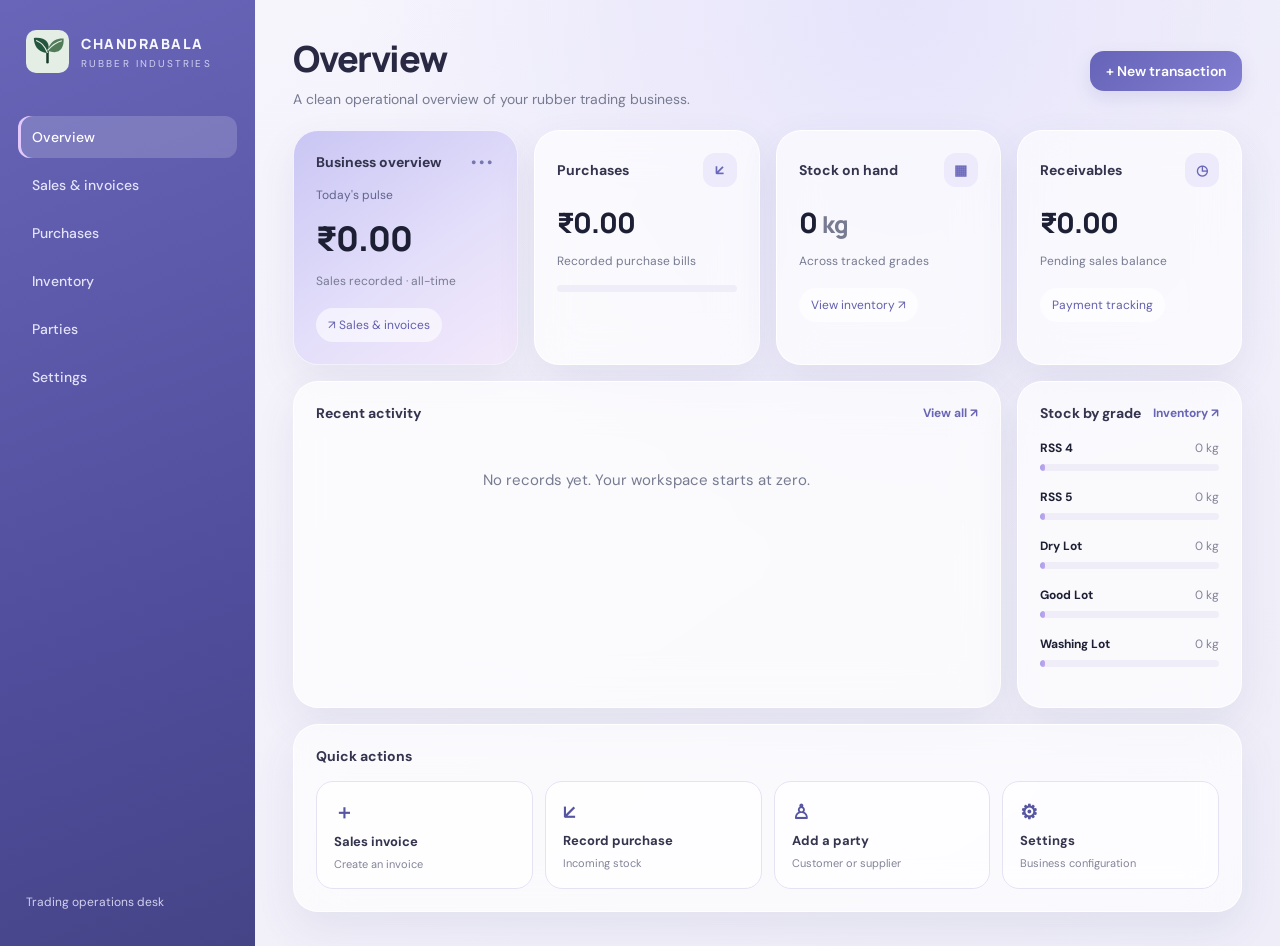
==== index.html @ 4e247609 "Refresh mobile app assets and service worker cache" ====
<!doctype html><html lang="en"><head><meta charset="utf-8"><meta name="viewport" content="width=device-width,initial-scale=1"><meta name="theme-color" content="#6966b9"><meta name="description" content="Chandrabala Desk — rubber trading operations, invoices and inventory."><link rel="manifest" href="manifest.webmanifest"><link rel="stylesheet" href="styles.css?v=6"><title>Chandrabala Desk</title></head><body><aside><div class="brand"><img src="assets/logo.svg" alt="Chandrabala"><div><b>CHANDRABALA</b><small>RUBBER INDUSTRIES</small></div></div><nav aria-label="Main navigation"><button data-view="home">Overview</button><button data-view="sales">Sales & invoices</button><button data-view="purchase">Purchases</button><button data-view="stock">Inventory</button><button data-view="parties">Parties</button><button data-view="settings">Settings</button></nav><div class="asidefoot">Trading operations desk</div></aside><main><header><div><h1 id="heading">Overview</h1><p id="subheading">Manage your transactions and inventory.</p></div><button id="new">+ New transaction</button></header><div id="app"></div></main><dialog id="dlg"><form id="form"><h2 id="formtitle">New transaction</h2><input type="hidden" name="editid"><label>Type<select name="type"><option value="sale">Sale</option><option value="purchase">Purchase</option></select></label><label>Date<input type="date" name="date" required></label><label>Party name<input name="party" required autocomplete="off"></label><label>WhatsApp number (optional)<input name="phone" placeholder="Country code + number"></label><label>Grade<select name="grade"><option>RSS 4</option><option>RSS 5</option><option>Dry Lot</option><option>Good Lot</option><option>Washing Lot</option></select></label><label>Quantity (kg)<input type="number" step=".01" min=".01" name="qty" required></label><label>Rate ₹/kg<input type="number" step=".01" min="0" name="rate" required></label><label>GST %<select name="gst"><option>0</option><option>5</option><option>12</option><option>18</option></select></label><label>Payment status<select name="status"><option value="pending">Pending</option><option value="paid">Paid</option><option value="partial">Partially paid</option></select></label><label>Amount paid ₹ (optional)<input type="number" step=".01" min="0" name="paid"></label><label>Notes<input name="notes"></label><p id="calc">Total: ₹0.00</p><div class="actions"><button type="submit">Save transaction</button><button type="button" class="alt" id="close">Cancel</button></div></form></dialog><dialog id="detail"><div id="detailbody"></div><button class="alt" id="detailclose">Close</button></dialog><dialog id="partyDlg"><form id="partyForm"><h2>Add party</h2><label>Name<input name="name" required></label><label>Phone / WhatsApp<input name="phone"></label><label>Type<select name="type"><option>Customer</option><option>Supplier</option><option>Both</option></select></label><div class="actions"><button>Add party</button><button type="button" id="partyclose" class="alt">Cancel</button></div></form></dialog><script src="app.js?v=6"></script></body></html>
---- styles.css ----
@import url('https://fonts.googleapis.com/css2?family=DM+Sans:wght@400;500;600;700&family=Manrope:wght@400;500;600;700;800&display=swap');
:root{--ink:#1d2034;--muted:#777b91;--forest:#5453a9;--forest2:#6465be;--paper:#f4f2fb;--line:#e5e1f2;--glass:rgba(255,255,255,.62);--shadow:0 16px 40px rgba(82,77,132,.09)}
*{box-sizing:border-box}
body{margin:0;min-height:100vh;background:radial-gradient(ellipse at 70% 0%,#e6e4fb 0,transparent 42%),linear-gradient(145deg,#f7f5fc,#eeedf8);color:var(--ink);font:15px 'DM Sans',-apple-system,BlinkMacSystemFont,'Segoe UI',sans-serif;display:flex}
aside{width:255px;flex-shrink:0;padding:25px 18px 22px;background:linear-gradient(160deg,#6966b9,#504d9c 65%,#454487);color:#f7f7ff;display:flex;flex-direction:column;min-height:100vh;position:sticky;top:0}
.brand{display:flex;align-items:center;gap:12px;padding:5px 8px}.brand img{width:43px;height:43px;object-fit:contain}.brand b{font:800 14px Manrope,sans-serif;letter-spacing:1.5px}.brand small{display:block;font-size:10px;letter-spacing:2.1px;color:#d1d0f2;margin-top:3px}
nav{display:grid;gap:6px;margin-top:38px}nav button{background:transparent;color:#e4e3fa;text-align:left;border:0;padding:12px 14px;border-radius:12px;cursor:pointer;transition:.2s;font-weight:500;box-shadow:none}nav button:hover,nav button.active{background:rgba(255,255,255,.17);color:#fff}nav button.active{box-shadow:inset 3px 0 #e3c9ff}
.asidefoot{margin-top:auto;color:#d2d0ee;font-size:12px;padding:14px 8px}
main{padding:34px clamp(18px,3vw,46px);width:100%;max-width:1600px;margin:0 auto;min-width:0}
header{display:flex;justify-content:space-between;align-items:center;gap:18px;margin-bottom:22px}header h1{font:800 clamp(26px,3vw,36px) Manrope,-apple-system,sans-serif;letter-spacing:-1.4px;margin:0;color:#292944}header p{color:var(--muted);margin:7px 0 0;font-size:14px}
button{background:linear-gradient(135deg,#6664b8,#827ed2);color:white;border:0;padding:11px 16px;border-radius:14px;cursor:pointer;font:600 14px 'DM Sans',sans-serif;transition:transform .16s ease,background .16s ease,box-shadow .16s ease;box-shadow:0 7px 18px rgba(87,82,158,.13)}button:hover{transform:translateY(-1px);box-shadow:0 10px 22px rgba(87,82,158,.18)}button:active{transform:scale(.98)}button:focus-visible,input:focus-visible,select:focus-visible{outline:3px solid #c9c4fa;outline-offset:2px}
h1,h2,h3{font-family:Manrope,'DM Sans',sans-serif;letter-spacing:-.5px}h2{font-size:19px;margin:0 0 15px}h3{font-size:16px}
.grid{display:grid;grid-template-columns:repeat(auto-fit,minmax(220px,1fr));gap:17px}
.card,section,.widget{background:rgba(255,255,255,.65);backdrop-filter:blur(22px);-webkit-backdrop-filter:blur(22px);padding:22px;border:1px solid rgba(255,255,255,.9);border-radius:25px;margin:14px 0;box-shadow:var(--shadow)}
.grid .card{margin:0;min-height:138px;position:relative;overflow:hidden}.grid .card:after{content:'';position:absolute;width:100px;height:100px;border-radius:50%;background:linear-gradient(135deg,rgba(207,205,248,.4),transparent);right:-28px;bottom:-28px}
.value,.metric{font:800 28px Manrope,sans-serif;letter-spacing:-1px;margin:14px 0 6px}.statlabel{color:#75847a;font-size:13px;font-weight:600}
.tablewrap{overflow:auto;border-radius:12px}table{width:100%;border-collapse:collapse;min-width:740px}th,td{text-align:left;padding:14px 13px;border-bottom:1px solid #eeecf5}th{font-size:10px;letter-spacing:1.2px;color:#8b8ba2;font-weight:700}tbody tr:hover{background:rgba(239,237,251,.65)}td{font-size:14px}small,.muted{color:var(--muted)}
.actions{display:flex;gap:8px;flex-wrap:wrap}.alt{background:#eae8fb;color:#54539c;box-shadow:none}.alt:hover{background:#dcd9f6}.danger{background:#c65c75;color:#fff}.danger:hover{background:#a84c64}
dialog{border:1px solid #e4e0f3;border-radius:26px;width:min(640px,94vw);padding:28px;max-height:90vh;overflow:auto;box-shadow:0 24px 90px rgba(54,46,109,.2)}dialog::backdrop{background:rgba(38,34,72,.35);backdrop-filter:blur(7px)}
form label{display:block;margin:14px 0;font-size:13px;font-weight:600;color:#51516e}input,select{display:block;width:100%;padding:12px 13px;border:1px solid #e2dff1;border-radius:13px;margin-top:6px;background:#fcfbff;color:#25243d;font:14px 'DM Sans',sans-serif}input:hover,select:hover{border-color:#bdb8e6}form button{margin:8px 5px 0 0}.empty{padding:32px;color:#777b91;text-align:center}.badge{display:inline-block;border-radius:30px;padding:5px 10px;background:#e9f5ee;color:#49745b;font-size:12px;font-weight:700}.pending{background:#fff2df;color:#996c32}.partial{background:#e9effc;color:#4c6b9c}
.toolbar{display:flex;gap:10px;flex-wrap:wrap;align-items:center;margin:16px 0}.toolbar input,.toolbar select{width:auto;min-width:180px;margin:0}.smallbtn{padding:7px 10px;font-size:12px;border-radius:10px}
hr{border:0;border-top:1px solid var(--line);margin:22px 0}
.dashboard-grid{display:grid;grid-template-columns:repeat(4,minmax(0,1fr));gap:16px}.widget{margin:0;min-width:0;overflow:hidden}.widgettop{display:flex;align-items:center;justify-content:space-between;font-weight:700;font-size:14px;color:#34344f;margin-bottom:16px}.widgettop a{color:#6865b5;cursor:pointer;font-size:12px}.dotmenu{letter-spacing:3px;color:#7776ae}.widgeticon{width:34px;height:34px;border-radius:12px;background:#eceafb;color:#6967b8;display:grid;place-items:center}.hero-widget{background:linear-gradient(145deg,#c9c6f4,#e3defa 55%,#f3e9fb);border-color:#f4f1ff}.hero-caption{font-size:12px;color:#62628d}.hero-value{font:800 34px Manrope;margin:12px 0 4px;letter-spacing:-1.2px}.hero-widget p,.widget p{color:var(--muted);font-size:12px}.mini-pill{display:inline-block;border-radius:20px;background:rgba(255,255,255,.6);padding:9px 12px;color:#625fae;font-size:12px;cursor:pointer;margin-top:7px}.softbar,.progress{height:7px;background:#efedf7;border-radius:30px;overflow:hidden;margin-top:16px}.softbar span,.progress span{display:block;height:100%;border-radius:30px;background:linear-gradient(90deg,#a6a0ec,#c3a4ed)}.activity-widget{grid-column:span 3}.stock-widget{grid-column:span 1}.quick-widget{grid-column:1/-1}.stockmini{margin:18px 0}.stockmini div:first-child{display:flex;justify-content:space-between;gap:10px;font-size:12px}.stockmini span{color:#83839a}.stockmini .progress{margin-top:8px}.quickgrid{display:grid;grid-template-columns:repeat(4,1fr);gap:12px}.quickgrid button{background:rgba(255,255,255,.65);border:1px solid #e5e2f4;color:#5655a1;box-shadow:none;text-align:left;display:flex;flex-direction:column;gap:7px;padding:17px;border-radius:17px;font-size:20px}.quickgrid button b{font-size:13px;color:#34344f}.quickgrid button small{font-size:11px;color:#83839a;font-weight:400}
@media(max-width:1100px){.dashboard-grid{grid-template-columns:repeat(2,minmax(0,1fr))}.activity-widget{grid-column:1/-1}.stock-widget{grid-column:auto}.quickgrid{grid-template-columns:repeat(2,1fr)}}
@media(max-width:850px){body{display:block}aside{width:auto;min-height:auto;position:relative;padding:16px 16px 10px;border-radius:0 0 22px 22px}.brand{padding:3px 5px}nav{display:flex;overflow:auto;margin:16px 0 0;gap:5px;scrollbar-width:none}nav button{white-space:nowrap;padding:10px 12px;font-size:13px}.asidefoot{display:none}main{padding:23px 16px}header{align-items:flex-start;flex-wrap:wrap}header h1{font-size:25px}header button{white-space:nowrap}.grid{grid-template-columns:repeat(2,minmax(0,1fr));gap:12px}.card,section,.widget{padding:17px;border-radius:20px}.value,.metric{font-size:22px}.toolbar input,.toolbar select{width:100%;min-width:0}}
@media(max-width:560px){.dashboard-grid{grid-template-columns:1fr}.activity-widget,.quick-widget,.stock-widget{grid-column:auto}.quickgrid{grid-template-columns:1fr 1fr}.grid{grid-template-columns:1fr}.grid .card{min-height:115px}main{padding:20px 13px}header{gap:12px}header button{width:100%}nav button{padding:9px 11px}.brand b{font-size:12px}dialog{padding:20px}}

/* Consistent mobile form controls and dialog sizing */
select{
 appearance:none;
 -webkit-appearance:none;
 padding-right:44px;
 background-image:url("data:image/svg+xml,%3Csvg xmlns='http://www.w3.org/2000/svg' width='18' height='18' viewBox='0 0 24 24' fill='none' stroke='%235453a9' stroke-width='2' stroke-linecap='round' stroke-linejoin='round'%3E%3Cpath d='m6 9 6 6 6-6'/%3E%3C/svg%3E");
 background-repeat:no-repeat;
 background-position:right 14px center;
 background-size:17px 17px;
 cursor:pointer;
}
dialog{
 width:min(640px,calc(100vw - 24px));
 max-width:calc(100vw - 24px);
 padding:clamp(16px,4vw,28px);
 overflow-x:hidden;
 overscroll-behavior:contain;
}
dialog form{width:100%;min-width:0}
dialog form label{display:block;width:100%;min-width:0}
dialog input,dialog select{
 display:block;
 width:100%;
 max-width:100%;
 min-width:0;
 min-height:48px;
 margin-top:7px;
}
dialog input[type="date"]{padding-right:12px}
dialog input[type="date"]::-webkit-calendar-picker-indicator{margin:0 2px 0 8px;opacity:.82;cursor:pointer}
dialog form .actions{display:flex;gap:9px;flex-wrap:wrap}
dialog form .actions button{flex:1 1 145px;min-width:0}
@media(max-width:560px){
 dialog{
  width:calc(100vw - 20px);
  max-width:calc(100vw - 20px);
  max-height:calc(100dvh - 20px);
  padding:18px;
  border-radius:20px;
  margin:auto;
 }
 dialog input,dialog select{font-size:16px}
 dialog form .actions button{flex:1 1 120px}
}
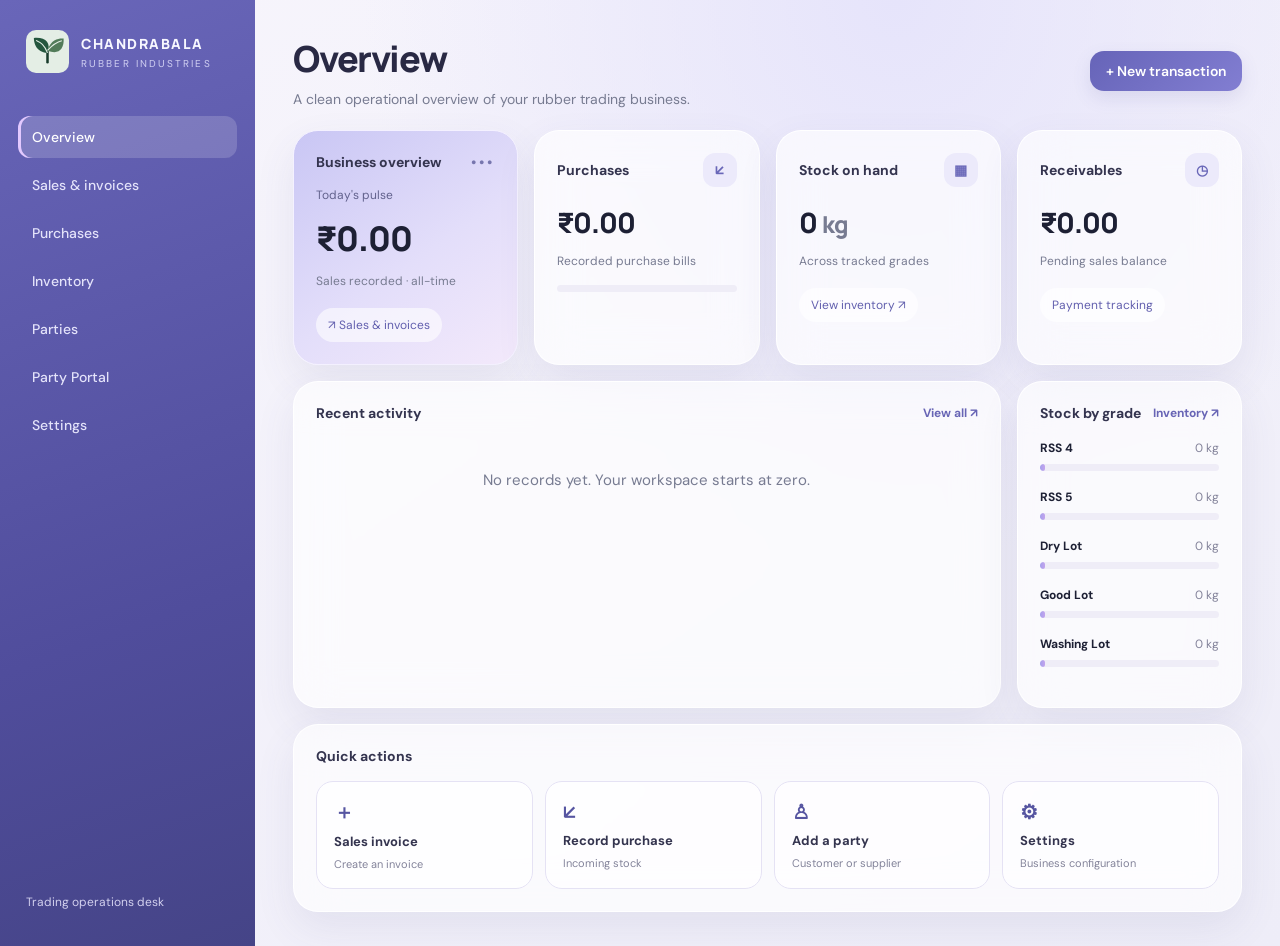
==== commit baf67335: "Add Party Portal navigation entry" ====
--- a/index.html
+++ b/index.html
@@ -1 +1 @@
-<!doctype html><html lang="en"><head><meta charset="utf-8"><meta name="viewport" content="width=device-width,initial-scale=1"><meta name="theme-color" content="#6966b9"><meta name="description" content="Chandrabala Desk — rubber trading operations, invoices and inventory."><link rel="manifest" href="manifest.webmanifest"><link rel="stylesheet" href="styles.css?v=6"><title>Chandrabala Desk</title></head><body><aside><div class="brand"><img src="assets/logo.svg" alt="Chandrabala"><div><b>CHANDRABALA</b><small>RUBBER INDUSTRIES</small></div></div><nav aria-label="Main navigation"><button data-view="home">Overview</button><button data-view="sales">Sales & invoices</button><button data-view="purchase">Purchases</button><button data-view="stock">Inventory</button><button data-view="parties">Parties</button><button data-view="settings">Settings</button></nav><div class="asidefoot">Trading operations desk</div></aside><main><header><div><h1 id="heading">Overview</h1><p id="subheading">Manage your transactions and inventory.</p></div><button id="new">+ New transaction</button></header><div id="app"></div></main><dialog id="dlg"><form id="form"><h2 id="formtitle">New transaction</h2><input type="hidden" name="editid"><label>Type<select name="type"><option value="sale">Sale</option><option value="purchase">Purchase</option></select></label><label>Date<input type="date" name="date" required></label><label>Party name<input name="party" required autocomplete="off"></label><label>WhatsApp number (optional)<input name="phone" placeholder="Country code + number"></label><label>Grade<select name="grade"><option>RSS 4</option><option>RSS 5</option><option>Dry Lot</option><option>Good Lot</option><option>Washing Lot</option></select></label><label>Quantity (kg)<input type="number" step=".01" min=".01" name="qty" required></label><label>Rate ₹/kg<input type="number" step=".01" min="0" name="rate" required></label><label>GST %<select name="gst"><option>0</option><option>5</option><option>12</option><option>18</option></select></label><label>Payment status<select name="status"><option value="pending">Pending</option><option value="paid">Paid</option><option value="partial">Partially paid</option></select></label><label>Amount paid ₹ (optional)<input type="number" step=".01" min="0" name="paid"></label><label>Notes<input name="notes"></label><p id="calc">Total: ₹0.00</p><div class="actions"><button type="submit">Save transaction</button><button type="button" class="alt" id="close">Cancel</button></div></form></dialog><dialog id="detail"><div id="detailbody"></div><button class="alt" id="detailclose">Close</button></dialog><dialog id="partyDlg"><form id="partyForm"><h2>Add party</h2><label>Name<input name="name" required></label><label>Phone / WhatsApp<input name="phone"></label><label>Type<select name="type"><option>Customer</option><option>Supplier</option><option>Both</option></select></label><div class="actions"><button>Add party</button><button type="button" id="partyclose" class="alt">Cancel</button></div></form></dialog><script src="app.js?v=6"></script></body></html>+<!doctype html><html lang="en"><head><meta charset="utf-8"><meta name="viewport" content="width=device-width,initial-scale=1"><meta name="theme-color" content="#6966b9"><meta name="description" content="Chandrabala Desk — rubber trading operations, invoices and inventory."><link rel="manifest" href="manifest.webmanifest"><link rel="stylesheet" href="styles.css?v=7"><title>Chandrabala Desk</title></head><body><aside><div class="brand"><img src="assets/logo.svg" alt="Chandrabala"><div><b>CHANDRABALA</b><small>RUBBER INDUSTRIES</small></div></div><nav aria-label="Main navigation"><button data-view="home">Overview</button><button data-view="sales">Sales & invoices</button><button data-view="purchase">Purchases</button><button data-view="stock">Inventory</button><button data-view="parties">Parties</button><button data-view="portal">Party Portal</button><button data-view="settings">Settings</button></nav><div class="asidefoot">Trading operations desk</div></aside><main><header><div><h1 id="heading">Overview</h1><p id="subheading">Manage your transactions and inventory.</p></div><button id="new">+ New transaction</button></header><div id="app"></div></main><dialog id="dlg"><form id="form"><h2 id="formtitle">New transaction</h2><input type="hidden" name="editid"><label>Type<select name="type"><option value="sale">Sale</option><option value="purchase">Purchase</option></select></label><label>Date<input type="date" name="date" required></label><label>Party name<input name="party" required autocomplete="off"></label><label>WhatsApp number (optional)<input name="phone" placeholder="Country code + number"></label><label>Grade<select name="grade"><option>RSS 4</option><option>RSS 5</option><option>Dry Lot</option><option>Good Lot</option><option>Washing Lot</option></select></label><label>Quantity (kg)<input type="number" step=".01" min=".01" name="qty" required></label><label>Rate ₹/kg<input type="number" step=".01" min="0" name="rate" required></label><label>GST %<select name="gst"><option>0</option><option>5</option><option>12</option><option>18</option></select></label><label>Payment status<select name="status"><option value="pending">Pending</option><option value="paid">Paid</option><option value="partial">Partially paid</option></select></label><label>Amount paid ₹ (optional)<input type="number" step=".01" min="0" name="paid"></label><label>Notes<input name="notes"></label><p id="calc">Total: ₹0.00</p><div class="actions"><button type="submit">Save transaction</button><button type="button" class="alt" id="close">Cancel</button></div></form></dialog><dialog id="detail"><div id="detailbody"></div><button class="alt" id="detailclose">Close</button></dialog><dialog id="partyDlg"><form id="partyForm"><h2>Add party</h2><label>Name<input name="name" required></label><label>Phone / WhatsApp<input name="phone"></label><label>Type<select name="type"><option>Customer</option><option>Supplier</option><option>Both</option></select></label><div class="actions"><button>Add party</button><button type="button" id="partyclose" class="alt">Cancel</button></div></form></dialog><script src="app.js?v=7"></script></body></html>
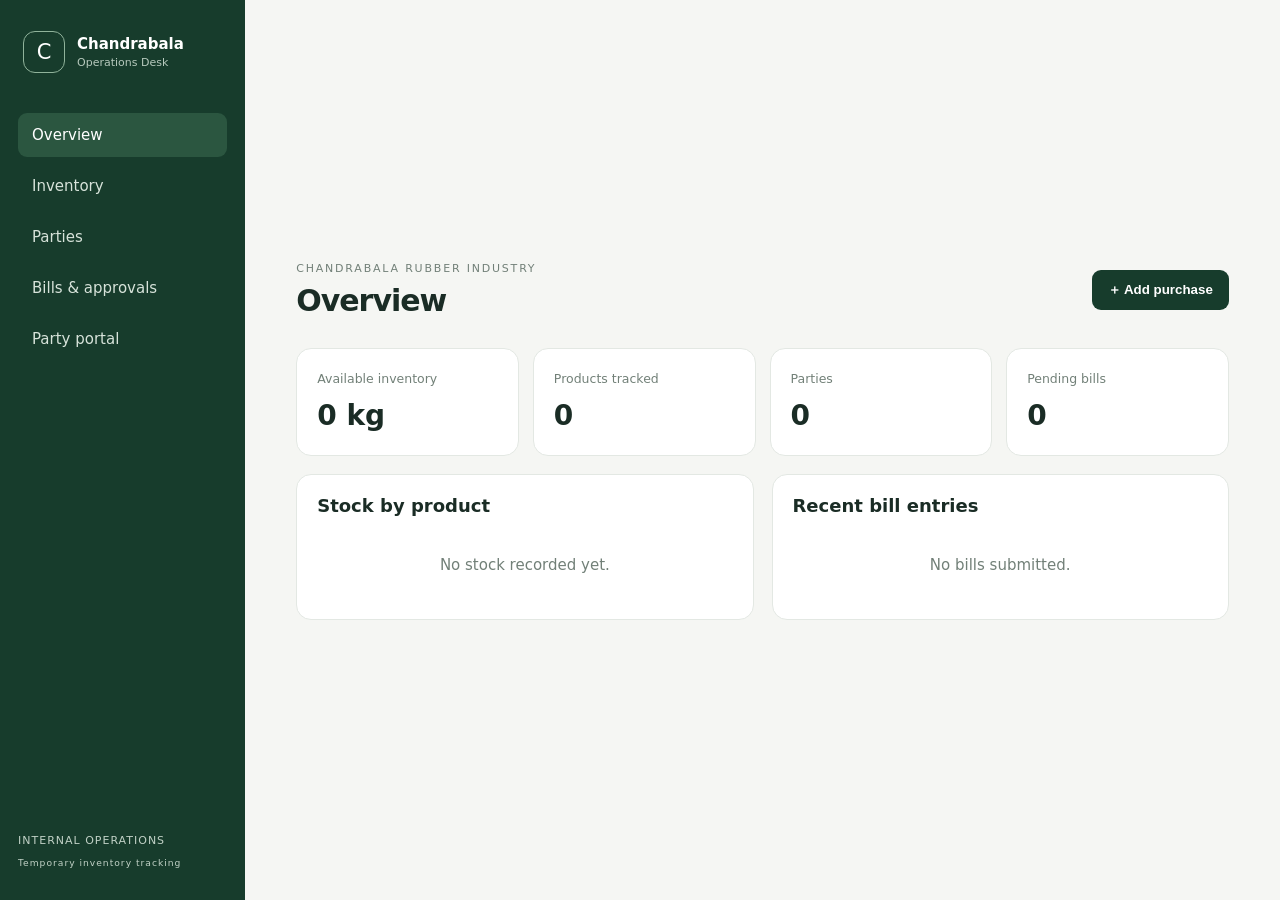
==== commit f29df64d: "Build inventory and party billing prototype from scratch" ====
--- a/index.html
+++ b/index.html
@@ -1 +1,3 @@
-<!doctype html><html lang="en"><head><meta charset="utf-8"><meta name="viewport" content="width=device-width,initial-scale=1"><meta name="theme-color" content="#6966b9"><meta name="description" content="Chandrabala Desk — rubber trading operations, invoices and inventory."><link rel="manifest" href="manifest.webmanifest"><link rel="stylesheet" href="styles.css?v=7"><title>Chandrabala Desk</title></head><body><aside><div class="brand"><img src="assets/logo.svg" alt="Chandrabala"><div><b>CHANDRABALA</b><small>RUBBER INDUSTRIES</small></div></div><nav aria-label="Main navigation"><button data-view="home">Overview</button><button data-view="sales">Sales & invoices</button><button data-view="purchase">Purchases</button><button data-view="stock">Inventory</button><button data-view="parties">Parties</button><button data-view="portal">Party Portal</button><button data-view="settings">Settings</button></nav><div class="asidefoot">Trading operations desk</div></aside><main><header><div><h1 id="heading">Overview</h1><p id="subheading">Manage your transactions and inventory.</p></div><button id="new">+ New transaction</button></header><div id="app"></div></main><dialog id="dlg"><form id="form"><h2 id="formtitle">New transaction</h2><input type="hidden" name="editid"><label>Type<select name="type"><option value="sale">Sale</option><option value="purchase">Purchase</option></select></label><label>Date<input type="date" name="date" required></label><label>Party name<input name="party" required autocomplete="off"></label><label>WhatsApp number (optional)<input name="phone" placeholder="Country code + number"></label><label>Grade<select name="grade"><option>RSS 4</option><option>RSS 5</option><option>Dry Lot</option><option>Good Lot</option><option>Washing Lot</option></select></label><label>Quantity (kg)<input type="number" step=".01" min=".01" name="qty" required></label><label>Rate ₹/kg<input type="number" step=".01" min="0" name="rate" required></label><label>GST %<select name="gst"><option>0</option><option>5</option><option>12</option><option>18</option></select></label><label>Payment status<select name="status"><option value="pending">Pending</option><option value="paid">Paid</option><option value="partial">Partially paid</option></select></label><label>Amount paid ₹ (optional)<input type="number" step=".01" min="0" name="paid"></label><label>Notes<input name="notes"></label><p id="calc">Total: ₹0.00</p><div class="actions"><button type="submit">Save transaction</button><button type="button" class="alt" id="close">Cancel</button></div></form></dialog><dialog id="detail"><div id="detailbody"></div><button class="alt" id="detailclose">Close</button></dialog><dialog id="partyDlg"><form id="partyForm"><h2>Add party</h2><label>Name<input name="name" required></label><label>Phone / WhatsApp<input name="phone"></label><label>Type<select name="type"><option>Customer</option><option>Supplier</option><option>Both</option></select></label><div class="actions"><button>Add party</button><button type="button" id="partyclose" class="alt">Cancel</button></div></form></dialog><script src="app.js?v=7"></script></body></html>+<!DOCTYPE html>
+<html lang="en"><head><meta charset="UTF-8"><meta name="viewport" content="width=device-width,initial-scale=1"><meta name="theme-color" content="#173c2c"><title>Chandrabala Desk</title><link rel="stylesheet" href="styles.css"></head>
+<body><div class="app-shell"><aside class="sidebar"><div class="brand"><div class="brand-mark">C</div><div><b>Chandrabala</b><small>Operations Desk</small></div></div><nav><button class="nav active" data-view="dashboard">Overview</button><button class="nav" data-view="inventory">Inventory</button><button class="nav" data-view="parties">Parties</button><button class="nav" data-view="bills">Bills & approvals</button><button class="nav" data-view="portal">Party portal</button></nav><div class="side-note">INTERNAL OPERATIONS<br><small>Temporary inventory tracking</small></div></aside><main><header><div><p class="eyebrow">CHANDRABALA RUBBER INDUSTRY</p><h1 id="view-title">Overview</h1></div><button id="add-stock" class="primary">＋ Add purchase</button></header><section id="content"></section></main></div><dialog id="modal"><div id="modal-content"></div></dialog><script src="app.js"></script></body></html>
--- a/styles.css
+++ b/styles.css
@@ -1,71 +1 @@
-@import url('https://fonts.googleapis.com/css2?family=DM+Sans:wght@400;500;600;700&family=Manrope:wght@400;500;600;700;800&display=swap');
-:root{--ink:#1d2034;--muted:#777b91;--forest:#5453a9;--forest2:#6465be;--paper:#f4f2fb;--line:#e5e1f2;--glass:rgba(255,255,255,.62);--shadow:0 16px 40px rgba(82,77,132,.09)}
-*{box-sizing:border-box}
-body{margin:0;min-height:100vh;background:radial-gradient(ellipse at 70% 0%,#e6e4fb 0,transparent 42%),linear-gradient(145deg,#f7f5fc,#eeedf8);color:var(--ink);font:15px 'DM Sans',-apple-system,BlinkMacSystemFont,'Segoe UI',sans-serif;display:flex}
-aside{width:255px;flex-shrink:0;padding:25px 18px 22px;background:linear-gradient(160deg,#6966b9,#504d9c 65%,#454487);color:#f7f7ff;display:flex;flex-direction:column;min-height:100vh;position:sticky;top:0}
-.brand{display:flex;align-items:center;gap:12px;padding:5px 8px}.brand img{width:43px;height:43px;object-fit:contain}.brand b{font:800 14px Manrope,sans-serif;letter-spacing:1.5px}.brand small{display:block;font-size:10px;letter-spacing:2.1px;color:#d1d0f2;margin-top:3px}
-nav{display:grid;gap:6px;margin-top:38px}nav button{background:transparent;color:#e4e3fa;text-align:left;border:0;padding:12px 14px;border-radius:12px;cursor:pointer;transition:.2s;font-weight:500;box-shadow:none}nav button:hover,nav button.active{background:rgba(255,255,255,.17);color:#fff}nav button.active{box-shadow:inset 3px 0 #e3c9ff}
-.asidefoot{margin-top:auto;color:#d2d0ee;font-size:12px;padding:14px 8px}
-main{padding:34px clamp(18px,3vw,46px);width:100%;max-width:1600px;margin:0 auto;min-width:0}
-header{display:flex;justify-content:space-between;align-items:center;gap:18px;margin-bottom:22px}header h1{font:800 clamp(26px,3vw,36px) Manrope,-apple-system,sans-serif;letter-spacing:-1.4px;margin:0;color:#292944}header p{color:var(--muted);margin:7px 0 0;font-size:14px}
-button{background:linear-gradient(135deg,#6664b8,#827ed2);color:white;border:0;padding:11px 16px;border-radius:14px;cursor:pointer;font:600 14px 'DM Sans',sans-serif;transition:transform .16s ease,background .16s ease,box-shadow .16s ease;box-shadow:0 7px 18px rgba(87,82,158,.13)}button:hover{transform:translateY(-1px);box-shadow:0 10px 22px rgba(87,82,158,.18)}button:active{transform:scale(.98)}button:focus-visible,input:focus-visible,select:focus-visible{outline:3px solid #c9c4fa;outline-offset:2px}
-h1,h2,h3{font-family:Manrope,'DM Sans',sans-serif;letter-spacing:-.5px}h2{font-size:19px;margin:0 0 15px}h3{font-size:16px}
-.grid{display:grid;grid-template-columns:repeat(auto-fit,minmax(220px,1fr));gap:17px}
-.card,section,.widget{background:rgba(255,255,255,.65);backdrop-filter:blur(22px);-webkit-backdrop-filter:blur(22px);padding:22px;border:1px solid rgba(255,255,255,.9);border-radius:25px;margin:14px 0;box-shadow:var(--shadow)}
-.grid .card{margin:0;min-height:138px;position:relative;overflow:hidden}.grid .card:after{content:'';position:absolute;width:100px;height:100px;border-radius:50%;background:linear-gradient(135deg,rgba(207,205,248,.4),transparent);right:-28px;bottom:-28px}
-.value,.metric{font:800 28px Manrope,sans-serif;letter-spacing:-1px;margin:14px 0 6px}.statlabel{color:#75847a;font-size:13px;font-weight:600}
-.tablewrap{overflow:auto;border-radius:12px}table{width:100%;border-collapse:collapse;min-width:740px}th,td{text-align:left;padding:14px 13px;border-bottom:1px solid #eeecf5}th{font-size:10px;letter-spacing:1.2px;color:#8b8ba2;font-weight:700}tbody tr:hover{background:rgba(239,237,251,.65)}td{font-size:14px}small,.muted{color:var(--muted)}
-.actions{display:flex;gap:8px;flex-wrap:wrap}.alt{background:#eae8fb;color:#54539c;box-shadow:none}.alt:hover{background:#dcd9f6}.danger{background:#c65c75;color:#fff}.danger:hover{background:#a84c64}
-dialog{border:1px solid #e4e0f3;border-radius:26px;width:min(640px,94vw);padding:28px;max-height:90vh;overflow:auto;box-shadow:0 24px 90px rgba(54,46,109,.2)}dialog::backdrop{background:rgba(38,34,72,.35);backdrop-filter:blur(7px)}
-form label{display:block;margin:14px 0;font-size:13px;font-weight:600;color:#51516e}input,select{display:block;width:100%;padding:12px 13px;border:1px solid #e2dff1;border-radius:13px;margin-top:6px;background:#fcfbff;color:#25243d;font:14px 'DM Sans',sans-serif}input:hover,select:hover{border-color:#bdb8e6}form button{margin:8px 5px 0 0}.empty{padding:32px;color:#777b91;text-align:center}.badge{display:inline-block;border-radius:30px;padding:5px 10px;background:#e9f5ee;color:#49745b;font-size:12px;font-weight:700}.pending{background:#fff2df;color:#996c32}.partial{background:#e9effc;color:#4c6b9c}
-.toolbar{display:flex;gap:10px;flex-wrap:wrap;align-items:center;margin:16px 0}.toolbar input,.toolbar select{width:auto;min-width:180px;margin:0}.smallbtn{padding:7px 10px;font-size:12px;border-radius:10px}
-hr{border:0;border-top:1px solid var(--line);margin:22px 0}
-.dashboard-grid{display:grid;grid-template-columns:repeat(4,minmax(0,1fr));gap:16px}.widget{margin:0;min-width:0;overflow:hidden}.widgettop{display:flex;align-items:center;justify-content:space-between;font-weight:700;font-size:14px;color:#34344f;margin-bottom:16px}.widgettop a{color:#6865b5;cursor:pointer;font-size:12px}.dotmenu{letter-spacing:3px;color:#7776ae}.widgeticon{width:34px;height:34px;border-radius:12px;background:#eceafb;color:#6967b8;display:grid;place-items:center}.hero-widget{background:linear-gradient(145deg,#c9c6f4,#e3defa 55%,#f3e9fb);border-color:#f4f1ff}.hero-caption{font-size:12px;color:#62628d}.hero-value{font:800 34px Manrope;margin:12px 0 4px;letter-spacing:-1.2px}.hero-widget p,.widget p{color:var(--muted);font-size:12px}.mini-pill{display:inline-block;border-radius:20px;background:rgba(255,255,255,.6);padding:9px 12px;color:#625fae;font-size:12px;cursor:pointer;margin-top:7px}.softbar,.progress{height:7px;background:#efedf7;border-radius:30px;overflow:hidden;margin-top:16px}.softbar span,.progress span{display:block;height:100%;border-radius:30px;background:linear-gradient(90deg,#a6a0ec,#c3a4ed)}.activity-widget{grid-column:span 3}.stock-widget{grid-column:span 1}.quick-widget{grid-column:1/-1}.stockmini{margin:18px 0}.stockmini div:first-child{display:flex;justify-content:space-between;gap:10px;font-size:12px}.stockmini span{color:#83839a}.stockmini .progress{margin-top:8px}.quickgrid{display:grid;grid-template-columns:repeat(4,1fr);gap:12px}.quickgrid button{background:rgba(255,255,255,.65);border:1px solid #e5e2f4;color:#5655a1;box-shadow:none;text-align:left;display:flex;flex-direction:column;gap:7px;padding:17px;border-radius:17px;font-size:20px}.quickgrid button b{font-size:13px;color:#34344f}.quickgrid button small{font-size:11px;color:#83839a;font-weight:400}
-@media(max-width:1100px){.dashboard-grid{grid-template-columns:repeat(2,minmax(0,1fr))}.activity-widget{grid-column:1/-1}.stock-widget{grid-column:auto}.quickgrid{grid-template-columns:repeat(2,1fr)}}
-@media(max-width:850px){body{display:block}aside{width:auto;min-height:auto;position:relative;padding:16px 16px 10px;border-radius:0 0 22px 22px}.brand{padding:3px 5px}nav{display:flex;overflow:auto;margin:16px 0 0;gap:5px;scrollbar-width:none}nav button{white-space:nowrap;padding:10px 12px;font-size:13px}.asidefoot{display:none}main{padding:23px 16px}header{align-items:flex-start;flex-wrap:wrap}header h1{font-size:25px}header button{white-space:nowrap}.grid{grid-template-columns:repeat(2,minmax(0,1fr));gap:12px}.card,section,.widget{padding:17px;border-radius:20px}.value,.metric{font-size:22px}.toolbar input,.toolbar select{width:100%;min-width:0}}
-@media(max-width:560px){.dashboard-grid{grid-template-columns:1fr}.activity-widget,.quick-widget,.stock-widget{grid-column:auto}.quickgrid{grid-template-columns:1fr 1fr}.grid{grid-template-columns:1fr}.grid .card{min-height:115px}main{padding:20px 13px}header{gap:12px}header button{width:100%}nav button{padding:9px 11px}.brand b{font-size:12px}dialog{padding:20px}}
-
-/* Consistent mobile form controls and dialog sizing */
-select{
- appearance:none;
- -webkit-appearance:none;
- padding-right:44px;
- background-image:url("data:image/svg+xml,%3Csvg xmlns='http://www.w3.org/2000/svg' width='18' height='18' viewBox='0 0 24 24' fill='none' stroke='%235453a9' stroke-width='2' stroke-linecap='round' stroke-linejoin='round'%3E%3Cpath d='m6 9 6 6 6-6'/%3E%3C/svg%3E");
- background-repeat:no-repeat;
- background-position:right 14px center;
- background-size:17px 17px;
- cursor:pointer;
-}
-dialog{
- width:min(640px,calc(100vw - 24px));
- max-width:calc(100vw - 24px);
- padding:clamp(16px,4vw,28px);
- overflow-x:hidden;
- overscroll-behavior:contain;
-}
-dialog form{width:100%;min-width:0}
-dialog form label{display:block;width:100%;min-width:0}
-dialog input,dialog select{
- display:block;
- width:100%;
- max-width:100%;
- min-width:0;
- min-height:48px;
- margin-top:7px;
-}
-dialog input[type="date"]{padding-right:12px}
-dialog input[type="date"]::-webkit-calendar-picker-indicator{margin:0 2px 0 8px;opacity:.82;cursor:pointer}
-dialog form .actions{display:flex;gap:9px;flex-wrap:wrap}
-dialog form .actions button{flex:1 1 145px;min-width:0}
-@media(max-width:560px){
- dialog{
-  width:calc(100vw - 20px);
-  max-width:calc(100vw - 20px);
-  max-height:calc(100dvh - 20px);
-  padding:18px;
-  border-radius:20px;
-  margin:auto;
- }
- dialog input,dialog select{font-size:16px}
- dialog form .actions button{flex:1 1 120px}
-}
+:root{--ink:#1a2c25;--green:#173c2c;--muted:#728078;--bg:#f5f6f3;--line:#e3e8e3;--white:#fff;--accent:#b7d2bf}*{box-sizing:border-box}body{margin:0;background:var(--bg);color:var(--ink);font:15px Inter,system-ui,-apple-system,Segoe UI,sans-serif}.app-shell{min-height:100vh;display:grid;grid-template-columns:245px 1fr}.sidebar{background:var(--green);color:white;padding:26px 18px;display:flex;flex-direction:column}.brand{display:flex;align-items:center;gap:12px;margin:5px 5px 40px}.brand-mark{width:42px;height:42px;border:1px solid #90b39b;border-radius:12px;display:grid;place-items:center;font-size:21px}.brand small{display:block;color:#b7c9bd;font-size:11px;margin-top:3px}.sidebar nav{display:grid;gap:7px}.nav{background:none;border:0;color:#d7e3da;text-align:left;padding:13px 14px;border-radius:9px;cursor:pointer;font:inherit}.nav:hover,.nav.active{background:#2b5640;color:white}.side-note{margin-top:auto;color:#c1d1c6;font-size:11px;letter-spacing:1px;line-height:2}main{padding:36px clamp(18px,4vw,56px);max-width:1500px;width:100%;margin:auto}header{display:flex;justify-content:space-between;align-items:center;margin-bottom:30px}.eyebrow{font-size:11px;letter-spacing:1.8px;color:var(--muted);margin:0 0 8px}h1{font-size:30px;letter-spacing:-1px;margin:0}h2{font-size:18px;margin:0 0 15px}.primary,button.action{border:0;background:var(--green);color:white;padding:11px 16px;border-radius:9px;cursor:pointer;font-weight:600}.card{background:white;border:1px solid var(--line);border-radius:15px;padding:20px;margin-bottom:18px}.stats{display:grid;grid-template-columns:repeat(4,minmax(0,1fr));gap:14px}.stat small{color:var(--muted)}.stat strong{display:block;font-size:28px;margin:12px 0 3px}.grid2{display:grid;grid-template-columns:1fr 1fr;gap:18px}.table-wrap{overflow:auto}table{border-collapse:collapse;width:100%;min-width:600px}th,td{text-align:left;padding:12px;border-bottom:1px solid var(--line)}th{font-size:11px;color:var(--muted);text-transform:uppercase;letter-spacing:1px}input,select{padding:11px;border:1px solid var(--line);border-radius:8px;font:inherit;width:100%;background:white}label{display:grid;gap:6px;font-size:13px;color:var(--muted)}form{display:grid;gap:12px}.formgrid{display:grid;grid-template-columns:1fr 1fr;gap:12px}.toolbar{display:flex;gap:10px;margin-bottom:15px}.badge{padding:5px 9px;background:#e9f2eb;border-radius:20px;font-size:12px}.danger{color:#a23b32;background:#fff1ef}.secondary{background:white;color:var(--green);border:1px solid var(--line);padding:9px 12px;border-radius:8px;cursor:pointer}.muted{color:var(--muted)}.empty{padding:25px;text-align:center;color:var(--muted)}dialog{border:0;border-radius:16px;width:min(560px,94vw);padding:25px;box-shadow:0 20px 80px #0002}dialog::backdrop{background:#17251e88}dialog h2{margin-bottom:20}.close{float:right;border:0;background:transparent;font-size:22px;cursor:pointer}.disclaimer{font-size:12px;color:#6a736c;background:#f4f5f2;padding:13px;border-radius:8px;line-height:1.6}.actions{display:flex;gap:8px;flex-wrap:wrap}@media(max-width:900px){.app-shell{grid-template-columns:1fr}.sidebar{padding:15px;position:sticky;top:0;z-index:2}.brand{margin:0 5px 12px}.sidebar nav{display:flex;overflow:auto}.nav{white-space:nowrap}.side-note{display:none}main{padding:22px 15px}.stats{grid-template-columns:1fr 1fr}.grid2{grid-template-columns:1fr}}@media(max-width:480px){.formgrid{grid-template-columns:1fr}header{gap:10px}h1{font-size:24px}}
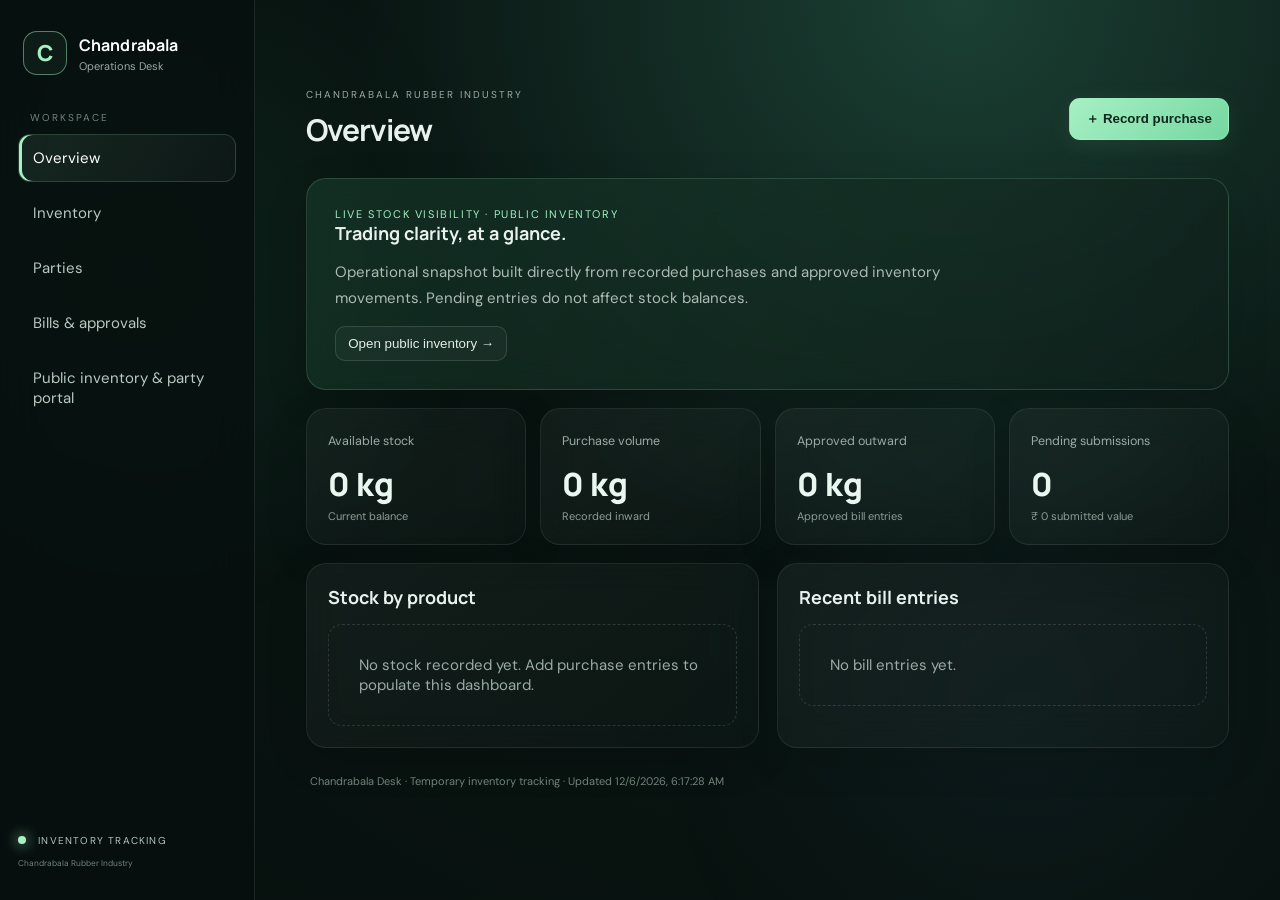
==== commit f00f2ff9: "Redesign desk with glass dashboard and public inventory view" ====
--- a/index.html
+++ b/index.html
@@ -1,3 +1 @@
-<!DOCTYPE html>
-<html lang="en"><head><meta charset="UTF-8"><meta name="viewport" content="width=device-width,initial-scale=1"><meta name="theme-color" content="#173c2c"><title>Chandrabala Desk</title><link rel="stylesheet" href="styles.css"></head>
-<body><div class="app-shell"><aside class="sidebar"><div class="brand"><div class="brand-mark">C</div><div><b>Chandrabala</b><small>Operations Desk</small></div></div><nav><button class="nav active" data-view="dashboard">Overview</button><button class="nav" data-view="inventory">Inventory</button><button class="nav" data-view="parties">Parties</button><button class="nav" data-view="bills">Bills & approvals</button><button class="nav" data-view="portal">Party portal</button></nav><div class="side-note">INTERNAL OPERATIONS<br><small>Temporary inventory tracking</small></div></aside><main><header><div><p class="eyebrow">CHANDRABALA RUBBER INDUSTRY</p><h1 id="view-title">Overview</h1></div><button id="add-stock" class="primary">＋ Add purchase</button></header><section id="content"></section></main></div><dialog id="modal"><div id="modal-content"></div></dialog><script src="app.js"></script></body></html>+<!doctype html><html lang="en"><head><meta charset="utf-8"><meta name="viewport" content="width=device-width,initial-scale=1"><meta name="theme-color" content="#0b1714"><title>Chandrabala Desk</title><link rel="stylesheet" href="styles.css"></head><body><div class="ambient"></div><div class="app-shell"><aside class="sidebar"><div class="brand"><div class="brand-mark">C</div><div><b>Chandrabala</b><small>Operations Desk</small></div></div><div class="nav-caption">WORKSPACE</div><nav><button class="nav active" data-view="dashboard">Overview</button><button class="nav" data-view="inventory">Inventory</button><button class="nav" data-view="parties">Parties</button><button class="nav" data-view="bills">Bills & approvals</button><button class="nav" data-view="portal">Public inventory & party portal</button></nav><div class="side-note"><span class="dot"></span> INVENTORY TRACKING<br><small>Chandrabala Rubber Industry</small></div></aside><main><header><div><p class="eyebrow">CHANDRABALA RUBBER INDUSTRY</p><h1 id="view-title">Overview</h1></div><button id="add-stock" class="primary">＋ Record purchase</button></header><section id="content"></section><footer>Chandrabala Desk · Temporary inventory tracking · <span id="last-updated"></span></footer></main></div><dialog id="modal"><div id="modal-content"></div></dialog><script src="app.js"></script></body></html>
--- a/styles.css
+++ b/styles.css
@@ -1 +1 @@
-:root{--ink:#1a2c25;--green:#173c2c;--muted:#728078;--bg:#f5f6f3;--line:#e3e8e3;--white:#fff;--accent:#b7d2bf}*{box-sizing:border-box}body{margin:0;background:var(--bg);color:var(--ink);font:15px Inter,system-ui,-apple-system,Segoe UI,sans-serif}.app-shell{min-height:100vh;display:grid;grid-template-columns:245px 1fr}.sidebar{background:var(--green);color:white;padding:26px 18px;display:flex;flex-direction:column}.brand{display:flex;align-items:center;gap:12px;margin:5px 5px 40px}.brand-mark{width:42px;height:42px;border:1px solid #90b39b;border-radius:12px;display:grid;place-items:center;font-size:21px}.brand small{display:block;color:#b7c9bd;font-size:11px;margin-top:3px}.sidebar nav{display:grid;gap:7px}.nav{background:none;border:0;color:#d7e3da;text-align:left;padding:13px 14px;border-radius:9px;cursor:pointer;font:inherit}.nav:hover,.nav.active{background:#2b5640;color:white}.side-note{margin-top:auto;color:#c1d1c6;font-size:11px;letter-spacing:1px;line-height:2}main{padding:36px clamp(18px,4vw,56px);max-width:1500px;width:100%;margin:auto}header{display:flex;justify-content:space-between;align-items:center;margin-bottom:30px}.eyebrow{font-size:11px;letter-spacing:1.8px;color:var(--muted);margin:0 0 8px}h1{font-size:30px;letter-spacing:-1px;margin:0}h2{font-size:18px;margin:0 0 15px}.primary,button.action{border:0;background:var(--green);color:white;padding:11px 16px;border-radius:9px;cursor:pointer;font-weight:600}.card{background:white;border:1px solid var(--line);border-radius:15px;padding:20px;margin-bottom:18px}.stats{display:grid;grid-template-columns:repeat(4,minmax(0,1fr));gap:14px}.stat small{color:var(--muted)}.stat strong{display:block;font-size:28px;margin:12px 0 3px}.grid2{display:grid;grid-template-columns:1fr 1fr;gap:18px}.table-wrap{overflow:auto}table{border-collapse:collapse;width:100%;min-width:600px}th,td{text-align:left;padding:12px;border-bottom:1px solid var(--line)}th{font-size:11px;color:var(--muted);text-transform:uppercase;letter-spacing:1px}input,select{padding:11px;border:1px solid var(--line);border-radius:8px;font:inherit;width:100%;background:white}label{display:grid;gap:6px;font-size:13px;color:var(--muted)}form{display:grid;gap:12px}.formgrid{display:grid;grid-template-columns:1fr 1fr;gap:12px}.toolbar{display:flex;gap:10px;margin-bottom:15px}.badge{padding:5px 9px;background:#e9f2eb;border-radius:20px;font-size:12px}.danger{color:#a23b32;background:#fff1ef}.secondary{background:white;color:var(--green);border:1px solid var(--line);padding:9px 12px;border-radius:8px;cursor:pointer}.muted{color:var(--muted)}.empty{padding:25px;text-align:center;color:var(--muted)}dialog{border:0;border-radius:16px;width:min(560px,94vw);padding:25px;box-shadow:0 20px 80px #0002}dialog::backdrop{background:#17251e88}dialog h2{margin-bottom:20}.close{float:right;border:0;background:transparent;font-size:22px;cursor:pointer}.disclaimer{font-size:12px;color:#6a736c;background:#f4f5f2;padding:13px;border-radius:8px;line-height:1.6}.actions{display:flex;gap:8px;flex-wrap:wrap}@media(max-width:900px){.app-shell{grid-template-columns:1fr}.sidebar{padding:15px;position:sticky;top:0;z-index:2}.brand{margin:0 5px 12px}.sidebar nav{display:flex;overflow:auto}.nav{white-space:nowrap}.side-note{display:none}main{padding:22px 15px}.stats{grid-template-columns:1fr 1fr}.grid2{grid-template-columns:1fr}}@media(max-width:480px){.formgrid{grid-template-columns:1fr}header{gap:10px}h1{font-size:24px}}+@import url('https://fonts.googleapis.com/css2?family=DM+Sans:wght@400;500;600;700&family=Manrope:wght@500;600;700;800&display=swap');:root{--ink:#e8f1ed;--green:#a6f0c4;--muted:#9aaca5;--bg:#08110f;--line:#ffffff18;--white:#12201c;--accent:#a6f0c4}*{box-sizing:border-box}body{margin:0;background:radial-gradient(ellipse at 75% 0%,#1b4034 0,#091411 45%,#07100e 100%);color:var(--ink);font:15px 'DM Sans',system-ui,sans-serif;min-height:100vh}.ambient{position:fixed;inset:0;pointer-events:none;background:radial-gradient(circle at 10% 30%,#46c88c15,transparent 28%),radial-gradient(circle at 80% 80%,#75b8ff0b,transparent 30%)}.app-shell{position:relative;min-height:100vh;display:grid;grid-template-columns:255px 1fr}.sidebar{background:#07100ecc;border-right:1px solid var(--line);backdrop-filter:blur(24px);color:white;padding:26px 18px;display:flex;flex-direction:column;min-height:100vh;position:sticky;top:0;height:100vh}.brand{display:flex;align-items:center;gap:12px;margin:5px 5px 36px}.brand-mark{width:44px;height:44px;border:1px solid #a6f0c477;border-radius:14px;display:grid;place-items:center;font:800 22px Manrope;color:#a6f0c4;background:#a6f0c40d}.brand b{font:700 16px Manrope;letter-spacing:.1px}.brand small{display:block;color:#9aaca5;font-size:11px;margin-top:3px}.nav-caption{font-size:10px;letter-spacing:2px;color:#71867d;padding:0 12px 10px}.sidebar nav{display:grid;gap:7px}.nav{background:none;border:1px solid transparent;color:#b7c9c0;text-align:left;padding:13px 14px;border-radius:12px;cursor:pointer;font:inherit;transition:.2s}.nav:hover,.nav.active{background:linear-gradient(120deg,#a6f0c418,#ffffff08);border-color:#a6f0c42b;color:white}.nav.active{box-shadow:inset 3px 0 #a6f0c4}.side-note{margin-top:auto;color:#b3c5bd;font-size:10px;letter-spacing:1.2px;line-height:2.2}.side-note small{letter-spacing:0;color:#70837b}.dot{display:inline-block;width:8px;height:8px;background:#a6f0c4;border-radius:50%;margin-right:8px;box-shadow:0 0 14px #a6f0c4}main{padding:36px clamp(18px,4vw,56px);max-width:1600px;width:100%;margin:auto}header{display:flex;justify-content:space-between;align-items:center;margin-bottom:28px}.eyebrow{font-size:10px;letter-spacing:2px;color:#9aaca5;margin:0 0 8px}h1,h2,h3{font-family:Manrope}h1{font-size:30px;letter-spacing:-1px;margin:0}h2{font-size:18px;margin:0 0 15px}h3{font-size:15px}.primary,button.action{border:1px solid #a6f0c455;background:linear-gradient(135deg,#a6f0c4,#75d8a0);color:#10271b;padding:11px 16px;border-radius:11px;cursor:pointer;font-weight:700;box-shadow:0 5px 24px #a6f0c414}.primary:hover{filter:brightness(1.07)}.card{background:linear-gradient(145deg,#ffffff0c,#ffffff04);border:1px solid #ffffff14;border-radius:20px;padding:21px;margin-bottom:18px;backdrop-filter:blur(18px);box-shadow:0 12px 42px #0002}.stats{display:grid;grid-template-columns:repeat(4,minmax(0,1fr));gap:14px}.stat small{color:#9aaca5}.stat strong{display:block;font:800 clamp(23px,2.5vw,32px) Manrope;margin:12px 0 3px;color:#eaf6f0}.stat .hint{font-size:11px;color:#8b9e95}.grid2{display:grid;grid-template-columns:1fr 1fr;gap:18px}.table-wrap{overflow:auto}table{border-collapse:collapse;width:100%;min-width:600px}th,td{text-align:left;padding:13px;border-bottom:1px solid #ffffff13}th{font-size:10px;color:#91a59b;text-transform:uppercase;letter-spacing:1.4px}tbody tr:hover{background:#ffffff05}input,select{padding:11px;border:1px solid #ffffff20;border-radius:10px;font:inherit;width:100%;background:#0e1b17;color:#e7f0ec}label{display:grid;gap:6px;font-size:13px;color:#a4b6ad}form{display:grid;gap:12px}.formgrid{display:grid;grid-template-columns:1fr 1fr;gap:12px}.toolbar{display:flex;gap:10px;margin-bottom:15px}.badge{padding:5px 9px;background:#a6f0c41a;border:1px solid #a6f0c42b;border-radius:20px;font-size:12px;color:#bff5d4}.danger{color:#ffb8ad;background:#401c1c}.secondary{background:#ffffff09;color:#e1ece6;border:1px solid #ffffff20;padding:9px 12px;border-radius:10px;cursor:pointer}.muted{color:#9aaca5}.empty{padding:25px;text-align:center;color:#9aaca5}.empty-box{padding:30px;border:1px dashed #ffffff20;border-radius:14px;color:#9aaca5}dialog{background:#10201a;color:#e8f1ed;border:1px solid #ffffff20;border-radius:18px;width:min(560px,94vw);padding:25px;box-shadow:0 20px 80px #0008}dialog::backdrop{background:#0009;backdrop-filter:blur(4px)}dialog h2{margin-bottom:20px}.close{float:right;border:0;background:transparent;color:#fff;font-size:22px;cursor:pointer}.disclaimer{font-size:12px;color:#a3b5ac;background:#ffffff08;padding:13px;border:1px solid #ffffff10;border-radius:10px;line-height:1.6}.actions{display:flex;gap:8px;flex-wrap:wrap}.stock-row{display:flex;justify-content:space-between;align-items:center;border-bottom:1px solid #ffffff12;padding:13px 0;gap:12px}.stock-row:last-child{border-bottom:0}.stock-name{font-weight:600}.stock-value{font:700 16px Manrope;color:#baf2d0}.metric-bar{height:5px;border-radius:5px;background:#ffffff10;margin-top:9px;overflow:hidden}.metric-bar span{display:block;height:100%;background:linear-gradient(90deg,#66b98b,#a6f0c4);border-radius:5px}.hero-card{padding:28px;background:linear-gradient(120deg,#183c2d99,#10201b99);border-color:#a6f0c42b}.hero-card p{color:#adbbb5;max-width:680px;line-height:1.7}.portal-banner{font-size:11px;color:#a6f0c4;text-transform:uppercase;letter-spacing:1.6px}.public-grid{display:grid;grid-template-columns:1fr 1fr;gap:12px}.public-stock{border:1px solid #a6f0c41b;border-radius:14px;background:#ffffff05;padding:16px}.public-stock strong{display:block;font:700 22px Manrope;margin:8px 0}.public-stock small{color:#9aaca5}footer{font-size:11px;color:#72857c;padding:8px 4px 24px}@media(max-width:1000px){.stats{grid-template-columns:1fr 1fr}}@media(max-width:900px){.app-shell{grid-template-columns:1fr}.sidebar{padding:15px;position:sticky;top:0;z-index:2;height:auto;min-height:auto}.brand{margin:0 5px 12px}.sidebar nav{display:flex;overflow:auto}.nav{white-space:nowrap}.nav-caption{display:none}.side-note{display:none}main{padding:22px 15px}.grid2{grid-template-columns:1fr}}@media(max-width:480px){.formgrid,.public-grid{grid-template-columns:1fr}header{gap:10px}h1{font-size:24px}.stats{grid-template-columns:1fr 1fr}.card{padding:17px}}
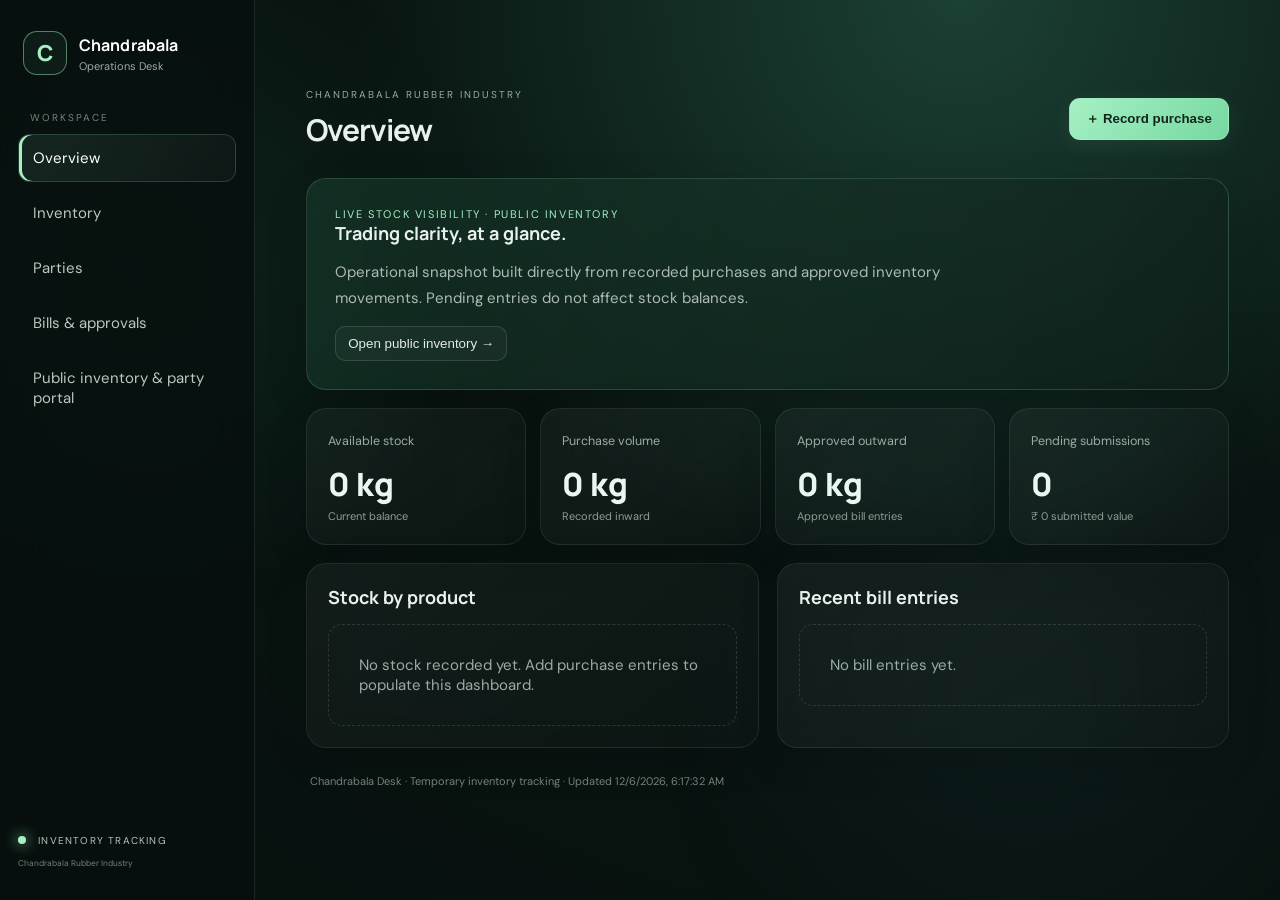
==== commit 6cb302ba: "Restrict portal view and prepare WhatsApp submission message" ====
--- a/index.html
+++ b/index.html
@@ -1 +1 @@
-<!doctype html><html lang="en"><head><meta charset="utf-8"><meta name="viewport" content="width=device-width,initial-scale=1"><meta name="theme-color" content="#0b1714"><title>Chandrabala Desk</title><link rel="stylesheet" href="styles.css"></head><body><div class="ambient"></div><div class="app-shell"><aside class="sidebar"><div class="brand"><div class="brand-mark">C</div><div><b>Chandrabala</b><small>Operations Desk</small></div></div><div class="nav-caption">WORKSPACE</div><nav><button class="nav active" data-view="dashboard">Overview</button><button class="nav" data-view="inventory">Inventory</button><button class="nav" data-view="parties">Parties</button><button class="nav" data-view="bills">Bills & approvals</button><button class="nav" data-view="portal">Public inventory & party portal</button></nav><div class="side-note"><span class="dot"></span> INVENTORY TRACKING<br><small>Chandrabala Rubber Industry</small></div></aside><main><header><div><p class="eyebrow">CHANDRABALA RUBBER INDUSTRY</p><h1 id="view-title">Overview</h1></div><button id="add-stock" class="primary">＋ Record purchase</button></header><section id="content"></section><footer>Chandrabala Desk · Temporary inventory tracking · <span id="last-updated"></span></footer></main></div><dialog id="modal"><div id="modal-content"></div></dialog><script src="app.js"></script></body></html>+<!doctype html><html lang="en"><head><meta charset="utf-8"><meta name="viewport" content="width=device-width,initial-scale=1"><meta name="theme-color" content="#0b1714"><title>Chandrabala Desk</title><link rel="stylesheet" href="styles.css"><style>.public-only .sidebar nav .nav:not([data-view="portal"]),.public-only .nav-caption,.public-only .side-note,.public-only header .eyebrow,.public-only header #add-stock{display:none!important}.public-only .sidebar{width:0;min-width:0;padding:0;overflow:hidden}.public-only main{width:100%;margin:0}</style></head><body><div class="ambient"></div><div class="app-shell"><aside class="sidebar"><div class="brand"><div class="brand-mark">C</div><div><b>Chandrabala</b><small>Operations Desk</small></div></div><div class="nav-caption">WORKSPACE</div><nav><button class="nav active" data-view="dashboard">Overview</button><button class="nav" data-view="inventory">Inventory</button><button class="nav" data-view="parties">Parties</button><button class="nav" data-view="bills">Bills & approvals</button><button class="nav" data-view="portal">Public inventory & party portal</button></nav><div class="side-note"><span class="dot"></span> INVENTORY TRACKING<br><small>Chandrabala Rubber Industry</small></div></aside><main><header><div><p class="eyebrow">CHANDRABALA RUBBER INDUSTRY</p><h1 id="view-title">Overview</h1></div><button id="add-stock" class="primary">＋ Record purchase</button></header><section id="content"></section><footer>Chandrabala Desk · Temporary inventory tracking · <span id="last-updated"></span></footer></main></div><dialog id="modal"><div id="modal-content"></div></dialog><script src="app.js"></script></body></html>
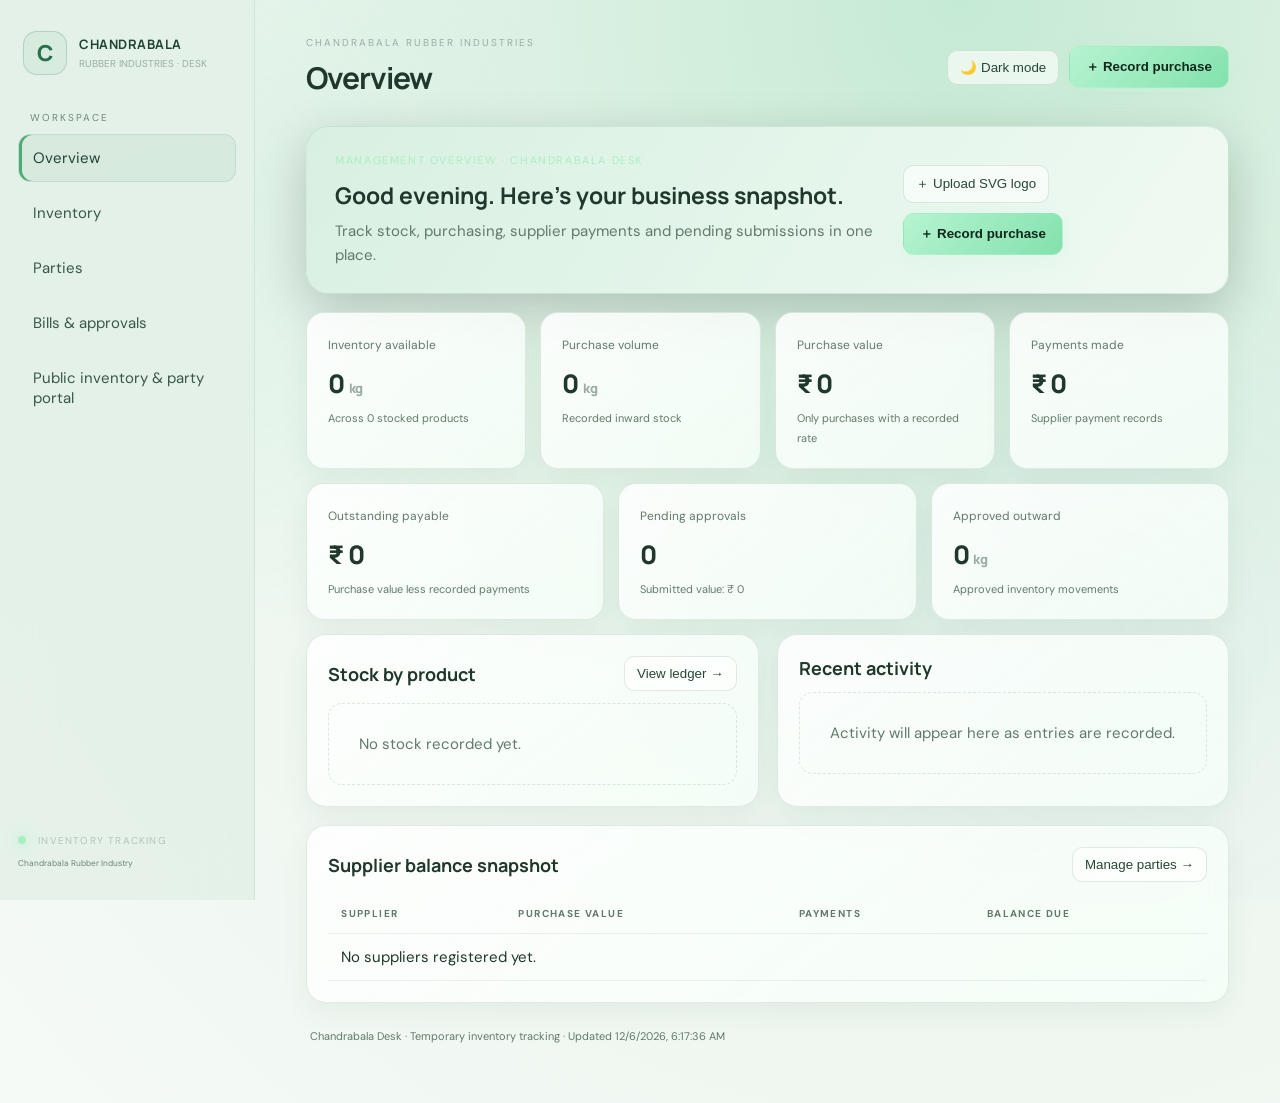
==== commit 7cf06790: "Add professional day and dark themes and full company branding" ====
--- a/index.html
+++ b/index.html
@@ -1 +1 @@
-<!doctype html><html lang="en"><head><meta charset="utf-8"><meta name="viewport" content="width=device-width,initial-scale=1"><meta name="theme-color" content="#0b1714"><title>Chandrabala Desk</title><link rel="stylesheet" href="styles.css"><style>.public-only .sidebar nav .nav:not([data-view="portal"]),.public-only .nav-caption,.public-only .side-note,.public-only header .eyebrow,.public-only header #add-stock{display:none!important}.public-only .sidebar{width:0;min-width:0;padding:0;overflow:hidden}.public-only main{width:100%;margin:0}</style></head><body><div class="ambient"></div><div class="app-shell"><aside class="sidebar"><div class="brand"><div class="brand-mark">C</div><div><b>Chandrabala</b><small>Operations Desk</small></div></div><div class="nav-caption">WORKSPACE</div><nav><button class="nav active" data-view="dashboard">Overview</button><button class="nav" data-view="inventory">Inventory</button><button class="nav" data-view="parties">Parties</button><button class="nav" data-view="bills">Bills & approvals</button><button class="nav" data-view="portal">Public inventory & party portal</button></nav><div class="side-note"><span class="dot"></span> INVENTORY TRACKING<br><small>Chandrabala Rubber Industry</small></div></aside><main><header><div><p class="eyebrow">CHANDRABALA RUBBER INDUSTRY</p><h1 id="view-title">Overview</h1></div><button id="add-stock" class="primary">＋ Record purchase</button></header><section id="content"></section><footer>Chandrabala Desk · Temporary inventory tracking · <span id="last-updated"></span></footer></main></div><dialog id="modal"><div id="modal-content"></div></dialog><script src="app.js"></script></body></html>+<!doctype html><html lang="en"><head><meta charset="utf-8"><meta name="viewport" content="width=device-width,initial-scale=1"><meta name="theme-color" content="#0b1714"><title>Chandrabala Desk</title><link rel="stylesheet" href="styles.css"><style>.public-only .sidebar nav .nav:not([data-view="portal"]),.public-only .nav-caption,.public-only .side-note,.public-only header .eyebrow,.public-only header #add-stock{display:none!important}.public-only .sidebar{width:0;min-width:0;padding:0;overflow:hidden}.public-only main{width:100%;margin:0}</style></head><body><div class="ambient"></div><div class="app-shell"><aside class="sidebar"><div class="brand"><div class="brand-mark">C</div><div><b>CHANDRABALA</b><small>RUBBER INDUSTRIES · DESK</small></div></div><div class="nav-caption">WORKSPACE</div><nav><button class="nav active" data-view="dashboard">Overview</button><button class="nav" data-view="inventory">Inventory</button><button class="nav" data-view="parties">Parties</button><button class="nav" data-view="bills">Bills & approvals</button><button class="nav" data-view="portal">Public inventory & party portal</button></nav><div class="side-note"><span class="dot"></span> INVENTORY TRACKING<br><small>Chandrabala Rubber Industry</small></div></aside><main><header><div><p class="eyebrow">CHANDRABALA RUBBER INDUSTRIES</p><h1 id="view-title">Overview</h1></div><div class="header-actions"><button id="theme-toggle" class="secondary">☀️ Day mode</button><button id="add-stock" class="primary">＋ Record purchase</button></div></header><section id="content"></section><footer>Chandrabala Desk · Temporary inventory tracking · <span id="last-updated"></span></footer></main></div><dialog id="modal"><div id="modal-content"></div></dialog><script src="app.js"></script></body></html>
--- a/styles.css
+++ b/styles.css
@@ -1 +1,20 @@
-@import url('https://fonts.googleapis.com/css2?family=DM+Sans:wght@400;500;600;700&family=Manrope:wght@500;600;700;800&display=swap');:root{--ink:#e8f1ed;--green:#a6f0c4;--muted:#9aaca5;--bg:#08110f;--line:#ffffff18;--white:#12201c;--accent:#a6f0c4}*{box-sizing:border-box}body{margin:0;background:radial-gradient(ellipse at 75% 0%,#1b4034 0,#091411 45%,#07100e 100%);color:var(--ink);font:15px 'DM Sans',system-ui,sans-serif;min-height:100vh}.ambient{position:fixed;inset:0;pointer-events:none;background:radial-gradient(circle at 10% 30%,#46c88c15,transparent 28%),radial-gradient(circle at 80% 80%,#75b8ff0b,transparent 30%)}.app-shell{position:relative;min-height:100vh;display:grid;grid-template-columns:255px 1fr}.sidebar{background:#07100ecc;border-right:1px solid var(--line);backdrop-filter:blur(24px);color:white;padding:26px 18px;display:flex;flex-direction:column;min-height:100vh;position:sticky;top:0;height:100vh}.brand{display:flex;align-items:center;gap:12px;margin:5px 5px 36px}.brand-mark{width:44px;height:44px;border:1px solid #a6f0c477;border-radius:14px;display:grid;place-items:center;font:800 22px Manrope;color:#a6f0c4;background:#a6f0c40d}.brand b{font:700 16px Manrope;letter-spacing:.1px}.brand small{display:block;color:#9aaca5;font-size:11px;margin-top:3px}.nav-caption{font-size:10px;letter-spacing:2px;color:#71867d;padding:0 12px 10px}.sidebar nav{display:grid;gap:7px}.nav{background:none;border:1px solid transparent;color:#b7c9c0;text-align:left;padding:13px 14px;border-radius:12px;cursor:pointer;font:inherit;transition:.2s}.nav:hover,.nav.active{background:linear-gradient(120deg,#a6f0c418,#ffffff08);border-color:#a6f0c42b;color:white}.nav.active{box-shadow:inset 3px 0 #a6f0c4}.side-note{margin-top:auto;color:#b3c5bd;font-size:10px;letter-spacing:1.2px;line-height:2.2}.side-note small{letter-spacing:0;color:#70837b}.dot{display:inline-block;width:8px;height:8px;background:#a6f0c4;border-radius:50%;margin-right:8px;box-shadow:0 0 14px #a6f0c4}main{padding:36px clamp(18px,4vw,56px);max-width:1600px;width:100%;margin:auto}header{display:flex;justify-content:space-between;align-items:center;margin-bottom:28px}.eyebrow{font-size:10px;letter-spacing:2px;color:#9aaca5;margin:0 0 8px}h1,h2,h3{font-family:Manrope}h1{font-size:30px;letter-spacing:-1px;margin:0}h2{font-size:18px;margin:0 0 15px}h3{font-size:15px}.primary,button.action{border:1px solid #a6f0c455;background:linear-gradient(135deg,#a6f0c4,#75d8a0);color:#10271b;padding:11px 16px;border-radius:11px;cursor:pointer;font-weight:700;box-shadow:0 5px 24px #a6f0c414}.primary:hover{filter:brightness(1.07)}.card{background:linear-gradient(145deg,#ffffff0c,#ffffff04);border:1px solid #ffffff14;border-radius:20px;padding:21px;margin-bottom:18px;backdrop-filter:blur(18px);box-shadow:0 12px 42px #0002}.stats{display:grid;grid-template-columns:repeat(4,minmax(0,1fr));gap:14px}.stat small{color:#9aaca5}.stat strong{display:block;font:800 clamp(23px,2.5vw,32px) Manrope;margin:12px 0 3px;color:#eaf6f0}.stat .hint{font-size:11px;color:#8b9e95}.grid2{display:grid;grid-template-columns:1fr 1fr;gap:18px}.table-wrap{overflow:auto}table{border-collapse:collapse;width:100%;min-width:600px}th,td{text-align:left;padding:13px;border-bottom:1px solid #ffffff13}th{font-size:10px;color:#91a59b;text-transform:uppercase;letter-spacing:1.4px}tbody tr:hover{background:#ffffff05}input,select{padding:11px;border:1px solid #ffffff20;border-radius:10px;font:inherit;width:100%;background:#0e1b17;color:#e7f0ec}label{display:grid;gap:6px;font-size:13px;color:#a4b6ad}form{display:grid;gap:12px}.formgrid{display:grid;grid-template-columns:1fr 1fr;gap:12px}.toolbar{display:flex;gap:10px;margin-bottom:15px}.badge{padding:5px 9px;background:#a6f0c41a;border:1px solid #a6f0c42b;border-radius:20px;font-size:12px;color:#bff5d4}.danger{color:#ffb8ad;background:#401c1c}.secondary{background:#ffffff09;color:#e1ece6;border:1px solid #ffffff20;padding:9px 12px;border-radius:10px;cursor:pointer}.muted{color:#9aaca5}.empty{padding:25px;text-align:center;color:#9aaca5}.empty-box{padding:30px;border:1px dashed #ffffff20;border-radius:14px;color:#9aaca5}dialog{background:#10201a;color:#e8f1ed;border:1px solid #ffffff20;border-radius:18px;width:min(560px,94vw);padding:25px;box-shadow:0 20px 80px #0008}dialog::backdrop{background:#0009;backdrop-filter:blur(4px)}dialog h2{margin-bottom:20px}.close{float:right;border:0;background:transparent;color:#fff;font-size:22px;cursor:pointer}.disclaimer{font-size:12px;color:#a3b5ac;background:#ffffff08;padding:13px;border:1px solid #ffffff10;border-radius:10px;line-height:1.6}.actions{display:flex;gap:8px;flex-wrap:wrap}.stock-row{display:flex;justify-content:space-between;align-items:center;border-bottom:1px solid #ffffff12;padding:13px 0;gap:12px}.stock-row:last-child{border-bottom:0}.stock-name{font-weight:600}.stock-value{font:700 16px Manrope;color:#baf2d0}.metric-bar{height:5px;border-radius:5px;background:#ffffff10;margin-top:9px;overflow:hidden}.metric-bar span{display:block;height:100%;background:linear-gradient(90deg,#66b98b,#a6f0c4);border-radius:5px}.hero-card{padding:28px;background:linear-gradient(120deg,#183c2d99,#10201b99);border-color:#a6f0c42b}.hero-card p{color:#adbbb5;max-width:680px;line-height:1.7}.portal-banner{font-size:11px;color:#a6f0c4;text-transform:uppercase;letter-spacing:1.6px}.public-grid{display:grid;grid-template-columns:1fr 1fr;gap:12px}.public-stock{border:1px solid #a6f0c41b;border-radius:14px;background:#ffffff05;padding:16px}.public-stock strong{display:block;font:700 22px Manrope;margin:8px 0}.public-stock small{color:#9aaca5}footer{font-size:11px;color:#72857c;padding:8px 4px 24px}@media(max-width:1000px){.stats{grid-template-columns:1fr 1fr}}@media(max-width:900px){.app-shell{grid-template-columns:1fr}.sidebar{padding:15px;position:sticky;top:0;z-index:2;height:auto;min-height:auto}.brand{margin:0 5px 12px}.sidebar nav{display:flex;overflow:auto}.nav{white-space:nowrap}.nav-caption{display:none}.side-note{display:none}main{padding:22px 15px}.grid2{grid-template-columns:1fr}}@media(max-width:480px){.formgrid,.public-grid{grid-template-columns:1fr}header{gap:10px}h1{font-size:24px}.stats{grid-template-columns:1fr 1fr}.card{padding:17px}}+@import url('https://fonts.googleapis.com/css2?family=DM+Sans:wght@400;500;600;700&family=Manrope:wght@500;600;700;800&display=swap');:root{--ink:#e8f1ed;--green:#a6f0c4;--muted:#9aaca5;--bg:#08110f;--line:#ffffff18;--white:#12201c;--accent:#a6f0c4}*{box-sizing:border-box}body{margin:0;background:radial-gradient(ellipse at 75% 0%,#1b4034 0,#091411 45%,#07100e 100%);color:var(--ink);font:15px 'DM Sans',system-ui,sans-serif;min-height:100vh}.ambient{position:fixed;inset:0;pointer-events:none;background:radial-gradient(circle at 10% 30%,#46c88c15,transparent 28%),radial-gradient(circle at 80% 80%,#75b8ff0b,transparent 30%)}.app-shell{position:relative;min-height:100vh;display:grid;grid-template-columns:255px 1fr}.sidebar{background:#07100ecc;border-right:1px solid var(--line);backdrop-filter:blur(24px);color:white;padding:26px 18px;display:flex;flex-direction:column;min-height:100vh;position:sticky;top:0;height:100vh}.brand{display:flex;align-items:center;gap:12px;margin:5px 5px 36px}.brand-mark{width:44px;height:44px;border:1px solid #a6f0c477;border-radius:14px;display:grid;place-items:center;font:800 22px Manrope;color:#a6f0c4;background:#a6f0c40d}.brand b{font:700 16px Manrope;letter-spacing:.1px}.brand small{display:block;color:#9aaca5;font-size:11px;margin-top:3px}.nav-caption{font-size:10px;letter-spacing:2px;color:#71867d;padding:0 12px 10px}.sidebar nav{display:grid;gap:7px}.nav{background:none;border:1px solid transparent;color:#b7c9c0;text-align:left;padding:13px 14px;border-radius:12px;cursor:pointer;font:inherit;transition:.2s}.nav:hover,.nav.active{background:linear-gradient(120deg,#a6f0c418,#ffffff08);border-color:#a6f0c42b;color:white}.nav.active{box-shadow:inset 3px 0 #a6f0c4}.side-note{margin-top:auto;color:#b3c5bd;font-size:10px;letter-spacing:1.2px;line-height:2.2}.side-note small{letter-spacing:0;color:#70837b}.dot{display:inline-block;width:8px;height:8px;background:#a6f0c4;border-radius:50%;margin-right:8px;box-shadow:0 0 14px #a6f0c4}main{padding:36px clamp(18px,4vw,56px);max-width:1600px;width:100%;margin:auto}header{display:flex;justify-content:space-between;align-items:center;margin-bottom:28px}.eyebrow{font-size:10px;letter-spacing:2px;color:#9aaca5;margin:0 0 8px}h1,h2,h3{font-family:Manrope}h1{font-size:30px;letter-spacing:-1px;margin:0}h2{font-size:18px;margin:0 0 15px}h3{font-size:15px}.primary,button.action{border:1px solid #a6f0c455;background:linear-gradient(135deg,#a6f0c4,#75d8a0);color:#10271b;padding:11px 16px;border-radius:11px;cursor:pointer;font-weight:700;box-shadow:0 5px 24px #a6f0c414}.primary:hover{filter:brightness(1.07)}.card{background:linear-gradient(145deg,#ffffff0c,#ffffff04);border:1px solid #ffffff14;border-radius:20px;padding:21px;margin-bottom:18px;backdrop-filter:blur(18px);box-shadow:0 12px 42px #0002}.stats{display:grid;grid-template-columns:repeat(4,minmax(0,1fr));gap:14px}.stat small{color:#9aaca5}.stat strong{display:block;font:800 clamp(23px,2.5vw,32px) Manrope;margin:12px 0 3px;color:#eaf6f0}.stat .hint{font-size:11px;color:#8b9e95}.grid2{display:grid;grid-template-columns:1fr 1fr;gap:18px}.table-wrap{overflow:auto}table{border-collapse:collapse;width:100%;min-width:600px}th,td{text-align:left;padding:13px;border-bottom:1px solid #ffffff13}th{font-size:10px;color:#91a59b;text-transform:uppercase;letter-spacing:1.4px}tbody tr:hover{background:#ffffff05}input,select{padding:11px;border:1px solid #ffffff20;border-radius:10px;font:inherit;width:100%;background:#0e1b17;color:#e7f0ec}label{display:grid;gap:6px;font-size:13px;color:#a4b6ad}form{display:grid;gap:12px}.formgrid{display:grid;grid-template-columns:1fr 1fr;gap:12px}.toolbar{display:flex;gap:10px;margin-bottom:15px}.badge{padding:5px 9px;background:#a6f0c41a;border:1px solid #a6f0c42b;border-radius:20px;font-size:12px;color:#bff5d4}.danger{color:#ffb8ad;background:#401c1c}.secondary{background:#ffffff09;color:#e1ece6;border:1px solid #ffffff20;padding:9px 12px;border-radius:10px;cursor:pointer}.muted{color:#9aaca5}.empty{padding:25px;text-align:center;color:#9aaca5}.empty-box{padding:30px;border:1px dashed #ffffff20;border-radius:14px;color:#9aaca5}dialog{background:#10201a;color:#e8f1ed;border:1px solid #ffffff20;border-radius:18px;width:min(560px,94vw);padding:25px;box-shadow:0 20px 80px #0008}dialog::backdrop{background:#0009;backdrop-filter:blur(4px)}dialog h2{margin-bottom:20px}.close{float:right;border:0;background:transparent;color:#fff;font-size:22px;cursor:pointer}.disclaimer{font-size:12px;color:#a3b5ac;background:#ffffff08;padding:13px;border:1px solid #ffffff10;border-radius:10px;line-height:1.6}.actions{display:flex;gap:8px;flex-wrap:wrap}.stock-row{display:flex;justify-content:space-between;align-items:center;border-bottom:1px solid #ffffff12;padding:13px 0;gap:12px}.stock-row:last-child{border-bottom:0}.stock-name{font-weight:600}.stock-value{font:700 16px Manrope;color:#baf2d0}.metric-bar{height:5px;border-radius:5px;background:#ffffff10;margin-top:9px;overflow:hidden}.metric-bar span{display:block;height:100%;background:linear-gradient(90deg,#66b98b,#a6f0c4);border-radius:5px}.hero-card{padding:28px;background:linear-gradient(120deg,#183c2d99,#10201b99);border-color:#a6f0c42b}.hero-card p{color:#adbbb5;max-width:680px;line-height:1.7}.portal-banner{font-size:11px;color:#a6f0c4;text-transform:uppercase;letter-spacing:1.6px}.public-grid{display:grid;grid-template-columns:1fr 1fr;gap:12px}.public-stock{border:1px solid #a6f0c41b;border-radius:14px;background:#ffffff05;padding:16px}.public-stock strong{display:block;font:700 22px Manrope;margin:8px 0}.public-stock small{color:#9aaca5}footer{font-size:11px;color:#72857c;padding:8px 4px 24px}@media(max-width:1000px){.stats{grid-template-columns:1fr 1fr}}@media(max-width:900px){.app-shell{grid-template-columns:1fr}.sidebar{padding:15px;position:sticky;top:0;z-index:2;height:auto;min-height:auto}.brand{margin:0 5px 12px}.sidebar nav{display:flex;overflow:auto}.nav{white-space:nowrap}.nav-caption{display:none}.side-note{display:none}main{padding:22px 15px}.grid2{grid-template-columns:1fr}}@media(max-width:480px){.formgrid,.public-grid{grid-template-columns:1fr}header{gap:10px}h1{font-size:24px}.stats{grid-template-columns:1fr 1fr}.card{padding:17px}}
+/* Management dashboard */
+.dash-welcome{display:flex;justify-content:space-between;align-items:center;gap:20px;padding:26px 28px;border:1px solid #a6f0c425;border-radius:22px;background:linear-gradient(125deg,#163d2eaa,#10201b77);margin-bottom:18px}.dash-welcome h2{font-size:23px;margin:12px 0 8px}.dash-welcome p{color:#9aaca5;margin:0;line-height:1.6}.dash-stats{display:grid;grid-template-columns:repeat(4,minmax(0,1fr));gap:14px;margin-bottom:14px}.dash-stats-secondary{grid-template-columns:repeat(3,minmax(0,1fr))}.dash-stat{padding:21px;border:1px solid #ffffff15;border-radius:18px;background:linear-gradient(145deg,#ffffff0d,#ffffff03);min-width:0}.dash-stat span{font-size:12px;color:#9aaca5}.dash-stat strong{display:block;font:800 clamp(21px,2vw,29px) Manrope;margin:12px 0 6px;letter-spacing:-.6px}.dash-stat strong small{font-size:13px;color:#9aaca5}.dash-stat em{font-style:normal;font-size:11px;color:#84988e}.due-card{border-color:#a6f0c42c;background:linear-gradient(140deg,#a6f0c40b,#ffffff04)}.pending-card{border-color:#f2c87924}.dash-panels{display:grid;grid-template-columns:1fr 1fr;gap:18px}.panel-head{display:flex;justify-content:space-between;align-items:center;gap:10px;margin-bottom:12px}.panel-head h2{margin:0}.activity-row{display:flex;justify-content:space-between;align-items:center;gap:12px;padding:12px 0;border-bottom:1px solid #ffffff12}.activity-row:last-child{border-bottom:0}.activity-row b,.activity-row small{display:block}.activity-kind{display:inline-block;font-size:10px;color:#a6f0c4;text-transform:uppercase;letter-spacing:1px;margin-right:8px}.activity-row small{font-size:11px;color:#8da198;margin-top:5px}.activity-amount{text-align:right;font-size:13px;font-weight:600;white-space:nowrap}.activity-amount small{display:block;font-size:10px;color:#8da198;font-weight:400;margin-top:5px;max-width:150px;overflow:hidden;text-overflow:ellipsis}.dash-panels>.card{min-width:0}
+@media(max-width:1100px){.dash-stats{grid-template-columns:repeat(2,minmax(0,1fr))}.dash-panels{grid-template-columns:1fr}}
+@media(max-width:520px){.dash-welcome{align-items:flex-start;flex-direction:column}.dash-stats,.dash-stats-secondary{grid-template-columns:1fr 1fr}.dash-stat{padding:15px}.dash-stat strong{font-size:22px}}
+
+/* Refined, lighter emerald dashboard + micro-animations */
+:root{--ink:#eaf4ef;--muted:#a9beb4;--bg:#10211b;--line:#b7f3d01c;--white:#19352a;--accent:#a8f0c8}
+body{background:radial-gradient(ellipse at 75% -5%,#2c624d 0,#142a22 48%,#0d1c17 100%);color:#eaf4ef}
+.ambient{background:radial-gradient(circle at 12% 25%,#66dca51c,transparent 32%),radial-gradient(circle at 85% 72%,#a4c6ff10,transparent 35%)}
+.sidebar{background:#10241be8;border-right-color:#b9f5d020}.brand-mark{background:#a8f0c814;border-color:#a8f0c777;color:#b8f5d1}.nav{color:#c3d5cc}.nav:hover,.nav.active{background:linear-gradient(120deg,#a8f0c422,#ffffff0c);border-color:#a8f0c43b}.nav.active{box-shadow:inset 3px 0 #a8f0c8}
+.card,.dash-stat{background:linear-gradient(145deg,#ffffff0e,#ffffff05);border:1px solid #c4f5dc1b;box-shadow:0 14px 36px #07140d30, inset 0 1px #ffffff06}.dash-welcome{background:linear-gradient(120deg,#214b39dd,#19392cbb);border-color:#c0f4d027;box-shadow:0 16px 50px #06140c35}.dash-stat span{color:#b5c9bf}.dash-stat em{color:#a0b6ab}.dash-stat strong{color:#f0f9f4}.due-card{background:linear-gradient(140deg,#3c77521c,#ffffff04)}
+.primary{background:linear-gradient(135deg,#b6f4d1,#82e1ad);box-shadow:0 5px 22px #8ee7b51b}.primary,.secondary,button{transition:transform .18s ease,filter .18s ease,background .18s ease,border-color .18s ease}.primary:hover,.secondary:hover{transform:translateY(-1px);filter:brightness(1.06)}.secondary{background:#ffffff0b;border-color:#c4f5dc25;color:#e7f4ed}.danger{border:1px solid #f3a69a40}
+input,select{background:#193229;color:#eef8f3;border-color:#c2f4db2a}input:focus,select:focus{outline:2px solid #a8f0c84b;border-color:#a8f0c8}th{color:#b2c7bd}td{color:#e2efe8}tbody tr:hover{background:#a8f0c809}.empty-box{border-color:#b7f3d025}.badge{background:#a8f0c41b;color:#c6f7db;border-color:#a8f0c432}
+.stock-row{display:block;padding:13px 0}.stock-row-label{display:flex;justify-content:space-between;align-items:center;gap:12px}.stock-track{height:8px;background:#ffffff10;border-radius:20px;overflow:hidden;margin-top:9px}.stock-track i{display:block;height:100%;border-radius:20px;background:linear-gradient(90deg,#6ecb98,#b5f4d1);transform-origin:left;animation:bar-grow .9s cubic-bezier(.2,.8,.2,1) both;box-shadow:0 0 16px #8fe5b53a}.dash-stat,.card,.dash-welcome,.activity-row,.nav{animation:fade-rise .42s ease both}.dash-stat:nth-child(2){animation-delay:.06s}.dash-stat:nth-child(3){animation-delay:.12s}.dash-stat:nth-child(4){animation-delay:.18s}.dash-stats-secondary .dash-stat:nth-child(1){animation-delay:.08s}.dash-stats-secondary .dash-stat:nth-child(2){animation-delay:.14s}.dash-stats-secondary .dash-stat:nth-child(3){animation-delay:.2s}.dash-panels .card:nth-child(2){animation-delay:.12s}.dash-actions{display:flex;gap:10px;flex-wrap:wrap;align-items:center}
+@keyframes fade-rise{from{opacity:0;transform:translateY(8px)}to{opacity:1;transform:translateY(0)}}@keyframes bar-grow{from{transform:scaleX(0)}to{transform:scaleX(1)}}
+@media(prefers-reduced-motion:reduce){*,*::before,*::after{animation:none!important;transition:none!important}}
+
+.header-actions{display:flex;align-items:center;gap:10px;flex-wrap:wrap}.sidebar .brand b{font-size:13px;letter-spacing:.5px}.sidebar .brand small{font-size:10px;line-height:1.45}
+body[data-theme="light"]{color:#20382c;background:radial-gradient(ellipse at 75% 0%,#c5ead3 0,#edf6ef 55%,#f5faf6 100%)}body[data-theme="light"] .sidebar{background:#e4f1e8ee;color:#214333;border-right:1px solid #21433315}body[data-theme="light"] .brand-mark{background:#3b8e6110;color:#28704a;border-color:#3b8e6140}body[data-theme="light"] .nav{color:#385847}body[data-theme="light"] .nav:hover,body[data-theme="light"] .nav.active{background:#3b8e6112;border-color:#3b8e6125;color:#214333}body[data-theme="light"] .nav.active{box-shadow:inset 3px 0 #4da976}body[data-theme="light"] .card,body[data-theme="light"] .dash-stat{background:linear-gradient(145deg,#ffffffd9,#f5fff8cc);border:1px solid #315c4120;box-shadow:0 10px 28px #254d3510}body[data-theme="light"] .dash-welcome,body[data-theme="light"] .hero-card{background:linear-gradient(125deg,#d8f0e1,#f0faf3);border-color:#3b8e6125}body[data-theme="light"] h1,body[data-theme="light"] h2,body[data-theme="light"] h3,body[data-theme="light"] .dash-stat strong,body[data-theme="light"] td{color:#20382c}body[data-theme="light"] .dash-welcome p,body[data-theme="light"] .dash-stat span,body[data-theme="light"] .dash-stat em,body[data-theme="light"] .muted,body[data-theme="light"] footer{color:#62796a}body[data-theme="light"] th{color:#62796a}body[data-theme="light"] td,body[data-theme="light"] th{border-bottom-color:#315c4115}body[data-theme="light"] .secondary{background:#ffffff9c;color:#274634;border-color:#315c4122}body[data-theme="light"] input,body[data-theme="light"] select{background:#ffffff;color:#20382c;border-color:#315c4130}body[data-theme="light"] .empty-box{color:#62796a;border-color:#315c4125}body[data-theme="light"] dialog{background:#f4fbf6;color:#20382c;border-color:#315c4125}body[data-theme="light"] .badge{background:#e2f4e9;color:#34734f}body[data-theme="light"] .stock-track{background:#dcebe1}body[data-theme="light"] .stock-track i{background:linear-gradient(90deg,#51a675,#9ad9b4)}
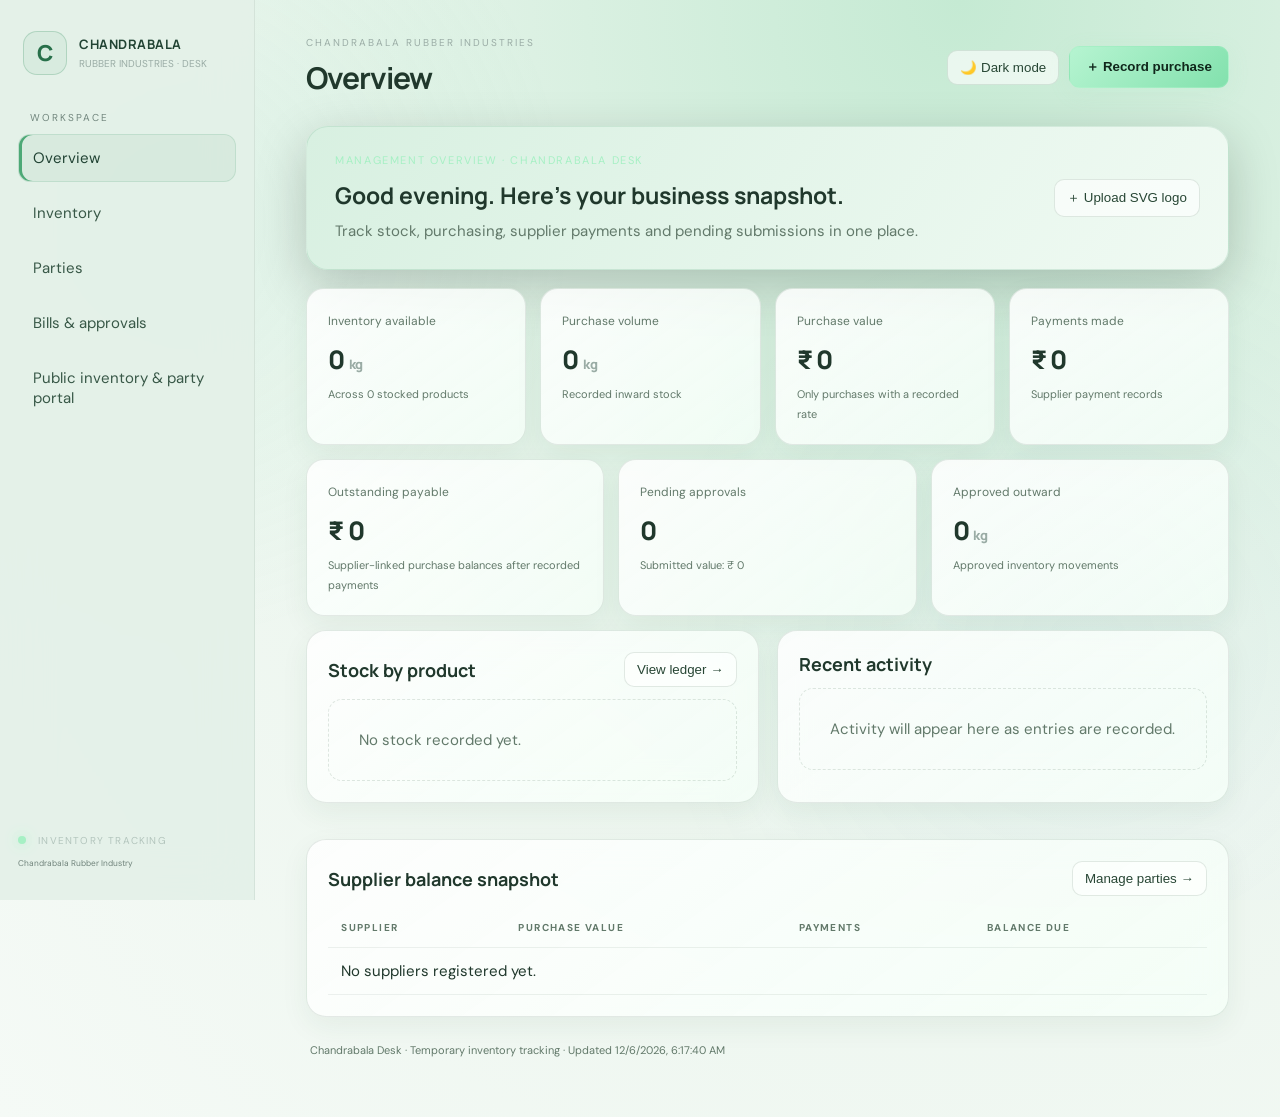
==== commit 3a7c29fd: "Hide admin theme toggle in party portal and improve bill WhatsApp handoff" ====
--- a/index.html
+++ b/index.html
@@ -1 +1 @@
-<!doctype html><html lang="en"><head><meta charset="utf-8"><meta name="viewport" content="width=device-width,initial-scale=1"><meta name="theme-color" content="#0b1714"><title>Chandrabala Desk</title><link rel="stylesheet" href="styles.css"><style>.public-only .sidebar nav .nav:not([data-view="portal"]),.public-only .nav-caption,.public-only .side-note,.public-only header .eyebrow,.public-only header #add-stock{display:none!important}.public-only .sidebar{width:0;min-width:0;padding:0;overflow:hidden}.public-only main{width:100%;margin:0}</style></head><body><div class="ambient"></div><div class="app-shell"><aside class="sidebar"><div class="brand"><div class="brand-mark">C</div><div><b>CHANDRABALA</b><small>RUBBER INDUSTRIES · DESK</small></div></div><div class="nav-caption">WORKSPACE</div><nav><button class="nav active" data-view="dashboard">Overview</button><button class="nav" data-view="inventory">Inventory</button><button class="nav" data-view="parties">Parties</button><button class="nav" data-view="bills">Bills & approvals</button><button class="nav" data-view="portal">Public inventory & party portal</button></nav><div class="side-note"><span class="dot"></span> INVENTORY TRACKING<br><small>Chandrabala Rubber Industry</small></div></aside><main><header><div><p class="eyebrow">CHANDRABALA RUBBER INDUSTRIES</p><h1 id="view-title">Overview</h1></div><div class="header-actions"><button id="theme-toggle" class="secondary">☀️ Day mode</button><button id="add-stock" class="primary">＋ Record purchase</button></div></header><section id="content"></section><footer>Chandrabala Desk · Temporary inventory tracking · <span id="last-updated"></span></footer></main></div><dialog id="modal"><div id="modal-content"></div></dialog><script src="app.js"></script></body></html>+<!doctype html><html lang="en"><head><meta charset="utf-8"><meta name="viewport" content="width=device-width,initial-scale=1"><meta name="theme-color" content="#0b1714"><title>Chandrabala Desk</title><link rel="stylesheet" href="styles.css"><style>.public-only .sidebar nav .nav:not([data-view="portal"]),.public-only .nav-caption,.public-only .side-note,.public-only header .eyebrow,.public-only header #add-stock,.public-only header #theme-toggle{display:none!important}.public-only .sidebar{width:0;min-width:0;padding:0;overflow:hidden}.public-only main{width:100%;margin:0}</style></head><body><div class="ambient"></div><div class="app-shell"><aside class="sidebar"><div class="brand"><div class="brand-mark">C</div><div><b>CHANDRABALA</b><small>RUBBER INDUSTRIES · DESK</small></div></div><div class="nav-caption">WORKSPACE</div><nav><button class="nav active" data-view="dashboard">Overview</button><button class="nav" data-view="inventory">Inventory</button><button class="nav" data-view="parties">Parties</button><button class="nav" data-view="bills">Bills & approvals</button><button class="nav" data-view="portal">Public inventory & party portal</button></nav><div class="side-note"><span class="dot"></span> INVENTORY TRACKING<br><small>Chandrabala Rubber Industry</small></div></aside><main><header><div><p class="eyebrow">CHANDRABALA RUBBER INDUSTRIES</p><h1 id="view-title">Overview</h1></div><div class="header-actions"><button id="theme-toggle" class="secondary">☀️ Day mode</button><button id="add-stock" class="primary">＋ Record purchase</button></div></header><section id="content"></section><footer>Chandrabala Desk · Temporary inventory tracking · <span id="last-updated"></span></footer></main></div><dialog id="modal"><div id="modal-content"></div></dialog><script src="app.js"></script></body></html>
--- a/styles.css
+++ b/styles.css
@@ -17,4 +17,5 @@
 @media(prefers-reduced-motion:reduce){*,*::before,*::after{animation:none!important;transition:none!important}}
 
 .header-actions{display:flex;align-items:center;gap:10px;flex-wrap:wrap}.sidebar .brand b{font-size:13px;letter-spacing:.5px}.sidebar .brand small{font-size:10px;line-height:1.45}
-body[data-theme="light"]{color:#20382c;background:radial-gradient(ellipse at 75% 0%,#c5ead3 0,#edf6ef 55%,#f5faf6 100%)}body[data-theme="light"] .sidebar{background:#e4f1e8ee;color:#214333;border-right:1px solid #21433315}body[data-theme="light"] .brand-mark{background:#3b8e6110;color:#28704a;border-color:#3b8e6140}body[data-theme="light"] .nav{color:#385847}body[data-theme="light"] .nav:hover,body[data-theme="light"] .nav.active{background:#3b8e6112;border-color:#3b8e6125;color:#214333}body[data-theme="light"] .nav.active{box-shadow:inset 3px 0 #4da976}body[data-theme="light"] .card,body[data-theme="light"] .dash-stat{background:linear-gradient(145deg,#ffffffd9,#f5fff8cc);border:1px solid #315c4120;box-shadow:0 10px 28px #254d3510}body[data-theme="light"] .dash-welcome,body[data-theme="light"] .hero-card{background:linear-gradient(125deg,#d8f0e1,#f0faf3);border-color:#3b8e6125}body[data-theme="light"] h1,body[data-theme="light"] h2,body[data-theme="light"] h3,body[data-theme="light"] .dash-stat strong,body[data-theme="light"] td{color:#20382c}body[data-theme="light"] .dash-welcome p,body[data-theme="light"] .dash-stat span,body[data-theme="light"] .dash-stat em,body[data-theme="light"] .muted,body[data-theme="light"] footer{color:#62796a}body[data-theme="light"] th{color:#62796a}body[data-theme="light"] td,body[data-theme="light"] th{border-bottom-color:#315c4115}body[data-theme="light"] .secondary{background:#ffffff9c;color:#274634;border-color:#315c4122}body[data-theme="light"] input,body[data-theme="light"] select{background:#ffffff;color:#20382c;border-color:#315c4130}body[data-theme="light"] .empty-box{color:#62796a;border-color:#315c4125}body[data-theme="light"] dialog{background:#f4fbf6;color:#20382c;border-color:#315c4125}body[data-theme="light"] .badge{background:#e2f4e9;color:#34734f}body[data-theme="light"] .stock-track{background:#dcebe1}body[data-theme="light"] .stock-track i{background:linear-gradient(90deg,#51a675,#9ad9b4)}+body[data-theme="light"]{color:#20382c;background:radial-gradient(ellipse at 75% 0%,#c5ead3 0,#edf6ef 55%,#f5faf6 100%)}body[data-theme="light"] .sidebar{background:#e4f1e8ee;color:#214333;border-right:1px solid #21433315}body[data-theme="light"] .brand-mark{background:#3b8e6110;color:#28704a;border-color:#3b8e6140}body[data-theme="light"] .nav{color:#385847}body[data-theme="light"] .nav:hover,body[data-theme="light"] .nav.active{background:#3b8e6112;border-color:#3b8e6125;color:#214333}body[data-theme="light"] .nav.active{box-shadow:inset 3px 0 #4da976}body[data-theme="light"] .card,body[data-theme="light"] .dash-stat{background:linear-gradient(145deg,#ffffffd9,#f5fff8cc);border:1px solid #315c4120;box-shadow:0 10px 28px #254d3510}body[data-theme="light"] .dash-welcome,body[data-theme="light"] .hero-card{background:linear-gradient(125deg,#d8f0e1,#f0faf3);border-color:#3b8e6125}body[data-theme="light"] h1,body[data-theme="light"] h2,body[data-theme="light"] h3,body[data-theme="light"] .dash-stat strong,body[data-theme="light"] td{color:#20382c}body[data-theme="light"] .dash-welcome p,body[data-theme="light"] .dash-stat span,body[data-theme="light"] .dash-stat em,body[data-theme="light"] .muted,body[data-theme="light"] footer{color:#62796a}body[data-theme="light"] th{color:#62796a}body[data-theme="light"] td,body[data-theme="light"] th{border-bottom-color:#315c4115}body[data-theme="light"] .secondary{background:#ffffff9c;color:#274634;border-color:#315c4122}body[data-theme="light"] input,body[data-theme="light"] select{background:#ffffff;color:#20382c;border-color:#315c4130}body[data-theme="light"] .empty-box{color:#62796a;border-color:#315c4125}body[data-theme="light"] dialog{background:#f4fbf6;color:#20382c;border-color:#315c4125}body[data-theme="light"] .badge{background:#e2f4e9;color:#34734f}body[data-theme="light"] .stock-track{background:#dcebe1}body[data-theme="light"] .stock-track i{background:linear-gradient(90deg,#51a675,#9ad9b4)}
+.theme-transition,.theme-transition *{transition:background-color .35s ease,color .35s ease,border-color .35s ease,box-shadow .35s ease!important}.dash-welcome .dash-actions{display:flex;justify-content:flex-end}.dash-welcome{align-items:center}.dash-panels{margin-bottom:18px}.activity-row{animation:fade-rise .28s ease both}
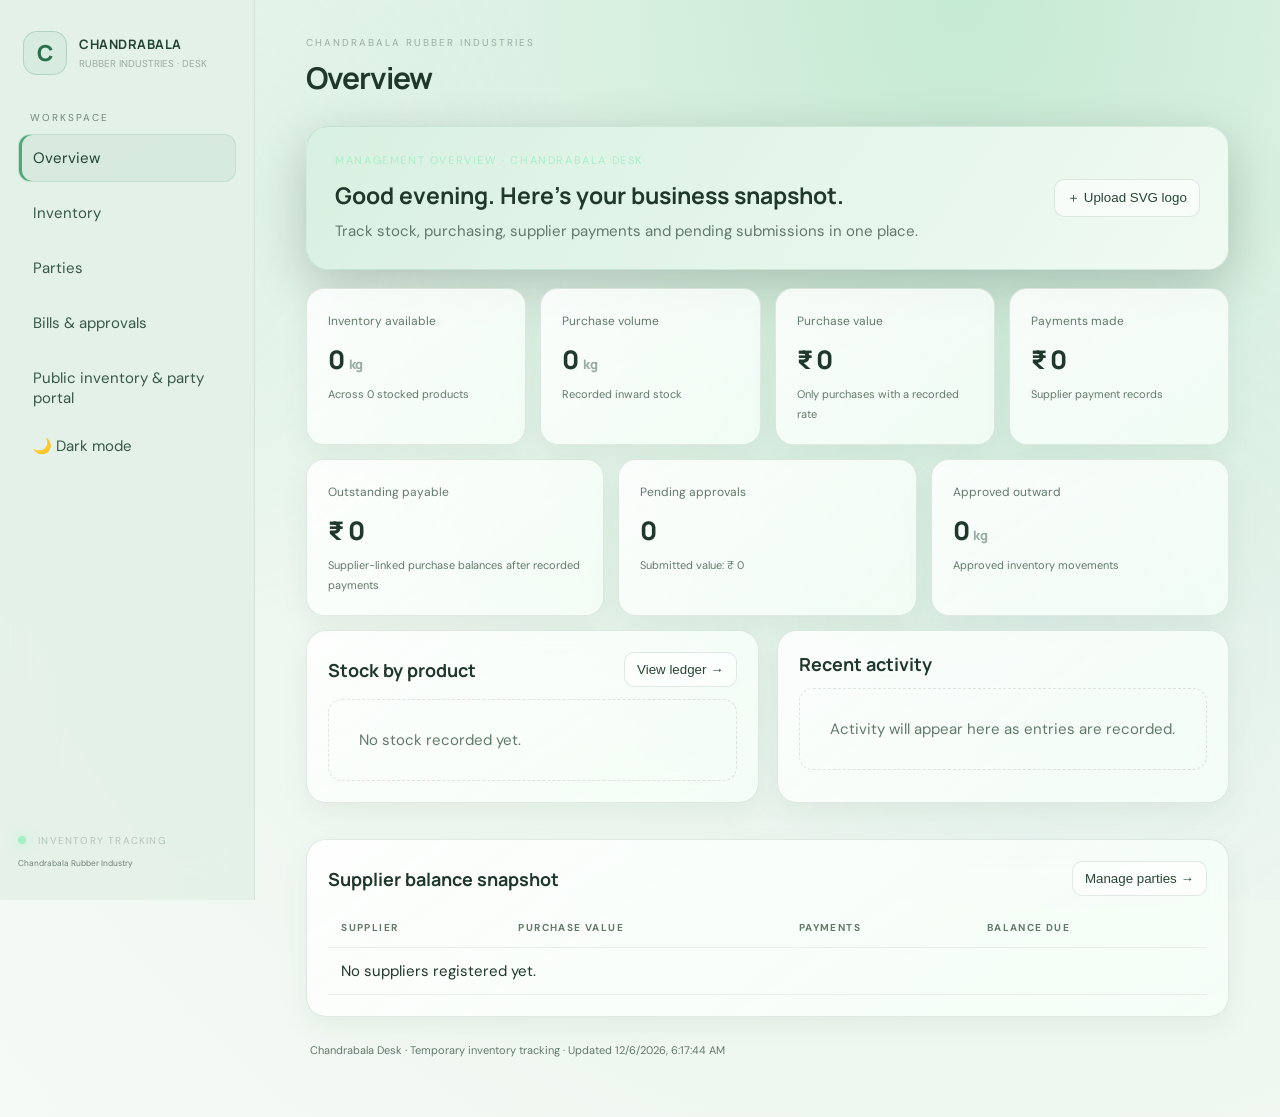
==== commit 2bdcc56d: "Move theme toggle into sidebar navigation" ====
--- a/index.html
+++ b/index.html
@@ -1 +1 @@
-<!doctype html><html lang="en"><head><meta charset="utf-8"><meta name="viewport" content="width=device-width,initial-scale=1"><meta name="theme-color" content="#0b1714"><title>Chandrabala Desk</title><link rel="stylesheet" href="styles.css"><style>.public-only .sidebar nav .nav:not([data-view="portal"]),.public-only .nav-caption,.public-only .side-note,.public-only header .eyebrow,.public-only header #add-stock,.public-only header #theme-toggle{display:none!important}.public-only .sidebar{width:0;min-width:0;padding:0;overflow:hidden}.public-only main{width:100%;margin:0}</style></head><body><div class="ambient"></div><div class="app-shell"><aside class="sidebar"><div class="brand"><div class="brand-mark">C</div><div><b>CHANDRABALA</b><small>RUBBER INDUSTRIES · DESK</small></div></div><div class="nav-caption">WORKSPACE</div><nav><button class="nav active" data-view="dashboard">Overview</button><button class="nav" data-view="inventory">Inventory</button><button class="nav" data-view="parties">Parties</button><button class="nav" data-view="bills">Bills & approvals</button><button class="nav" data-view="portal">Public inventory & party portal</button></nav><div class="side-note"><span class="dot"></span> INVENTORY TRACKING<br><small>Chandrabala Rubber Industry</small></div></aside><main><header><div><p class="eyebrow">CHANDRABALA RUBBER INDUSTRIES</p><h1 id="view-title">Overview</h1></div><div class="header-actions"><button id="theme-toggle" class="secondary">☀️ Day mode</button><button id="add-stock" class="primary">＋ Record purchase</button></div></header><section id="content"></section><footer>Chandrabala Desk · Temporary inventory tracking · <span id="last-updated"></span></footer></main></div><dialog id="modal"><div id="modal-content"></div></dialog><script src="app.js"></script></body></html>+<!doctype html><html lang="en"><head><meta charset="utf-8"><meta name="viewport" content="width=device-width,initial-scale=1"><meta name="theme-color" content="#0b1714"><title>Chandrabala Desk</title><link rel="stylesheet" href="styles.css"><style>.public-only .sidebar nav .nav:not([data-view="portal"]),.public-only .sidebar #theme-toggle,.public-only .nav-caption,.public-only .side-note,.public-only header .eyebrow,.public-only header #add-stock,.public-only header #theme-toggle{display:none!important}.public-only .sidebar{width:0;min-width:0;padding:0;overflow:hidden}.public-only main{width:100%;margin:0}</style></head><body><div class="ambient"></div><div class="app-shell"><aside class="sidebar"><div class="brand"><div class="brand-mark">C</div><div><b>CHANDRABALA</b><small>RUBBER INDUSTRIES · DESK</small></div></div><div class="nav-caption">WORKSPACE</div><nav><button class="nav active" data-view="dashboard">Overview</button><button class="nav" data-view="inventory">Inventory</button><button class="nav" data-view="parties">Parties</button><button class="nav" data-view="bills">Bills & approvals</button><button class="nav" data-view="portal">Public inventory & party portal</button></nav><button id="theme-toggle" class="nav theme-nav">☀️ Day mode</button><div class="side-note"><span class="dot"></span> INVENTORY TRACKING<br><small>Chandrabala Rubber Industry</small></div></aside><main><header><div><p class="eyebrow">CHANDRABALA RUBBER INDUSTRIES</p><h1 id="view-title">Overview</h1></div><div class="header-actions"><button id="add-stock" class="primary">＋ Record purchase</button></div></header><section id="content"></section><footer>Chandrabala Desk · Temporary inventory tracking · <span id="last-updated"></span></footer></main></div><dialog id="modal"><div id="modal-content"></div></dialog><script src="app.js"></script></body></html>
--- a/styles.css
+++ b/styles.css
@@ -19,3 +19,4 @@
 .header-actions{display:flex;align-items:center;gap:10px;flex-wrap:wrap}.sidebar .brand b{font-size:13px;letter-spacing:.5px}.sidebar .brand small{font-size:10px;line-height:1.45}
 body[data-theme="light"]{color:#20382c;background:radial-gradient(ellipse at 75% 0%,#c5ead3 0,#edf6ef 55%,#f5faf6 100%)}body[data-theme="light"] .sidebar{background:#e4f1e8ee;color:#214333;border-right:1px solid #21433315}body[data-theme="light"] .brand-mark{background:#3b8e6110;color:#28704a;border-color:#3b8e6140}body[data-theme="light"] .nav{color:#385847}body[data-theme="light"] .nav:hover,body[data-theme="light"] .nav.active{background:#3b8e6112;border-color:#3b8e6125;color:#214333}body[data-theme="light"] .nav.active{box-shadow:inset 3px 0 #4da976}body[data-theme="light"] .card,body[data-theme="light"] .dash-stat{background:linear-gradient(145deg,#ffffffd9,#f5fff8cc);border:1px solid #315c4120;box-shadow:0 10px 28px #254d3510}body[data-theme="light"] .dash-welcome,body[data-theme="light"] .hero-card{background:linear-gradient(125deg,#d8f0e1,#f0faf3);border-color:#3b8e6125}body[data-theme="light"] h1,body[data-theme="light"] h2,body[data-theme="light"] h3,body[data-theme="light"] .dash-stat strong,body[data-theme="light"] td{color:#20382c}body[data-theme="light"] .dash-welcome p,body[data-theme="light"] .dash-stat span,body[data-theme="light"] .dash-stat em,body[data-theme="light"] .muted,body[data-theme="light"] footer{color:#62796a}body[data-theme="light"] th{color:#62796a}body[data-theme="light"] td,body[data-theme="light"] th{border-bottom-color:#315c4115}body[data-theme="light"] .secondary{background:#ffffff9c;color:#274634;border-color:#315c4122}body[data-theme="light"] input,body[data-theme="light"] select{background:#ffffff;color:#20382c;border-color:#315c4130}body[data-theme="light"] .empty-box{color:#62796a;border-color:#315c4125}body[data-theme="light"] dialog{background:#f4fbf6;color:#20382c;border-color:#315c4125}body[data-theme="light"] .badge{background:#e2f4e9;color:#34734f}body[data-theme="light"] .stock-track{background:#dcebe1}body[data-theme="light"] .stock-track i{background:linear-gradient(90deg,#51a675,#9ad9b4)}
 .theme-transition,.theme-transition *{transition:background-color .35s ease,color .35s ease,border-color .35s ease,box-shadow .35s ease!important}.dash-welcome .dash-actions{display:flex;justify-content:flex-end}.dash-welcome{align-items:center}.dash-panels{margin-bottom:18px}.activity-row{animation:fade-rise .28s ease both}
+\n.theme-nav{margin-top:12px;width:100%;text-align:left;border:1px solid var(--line);}\n
